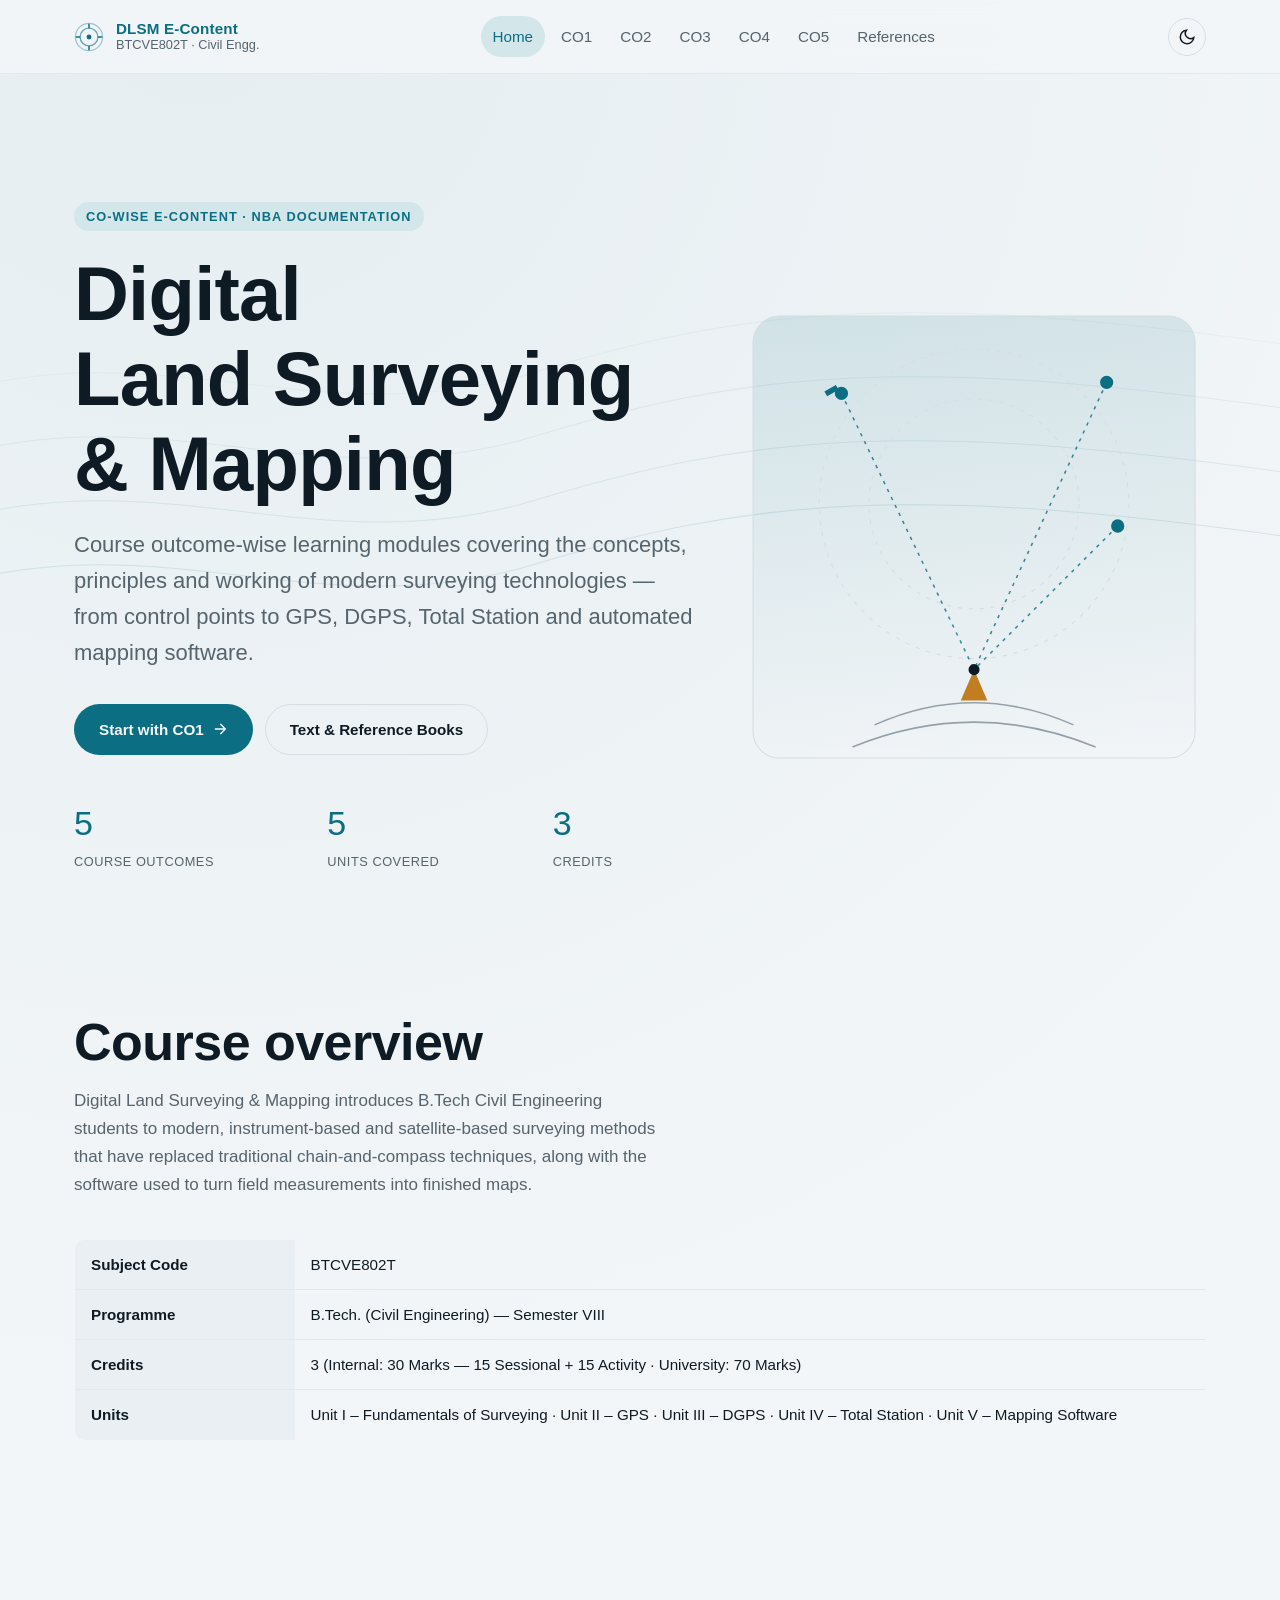
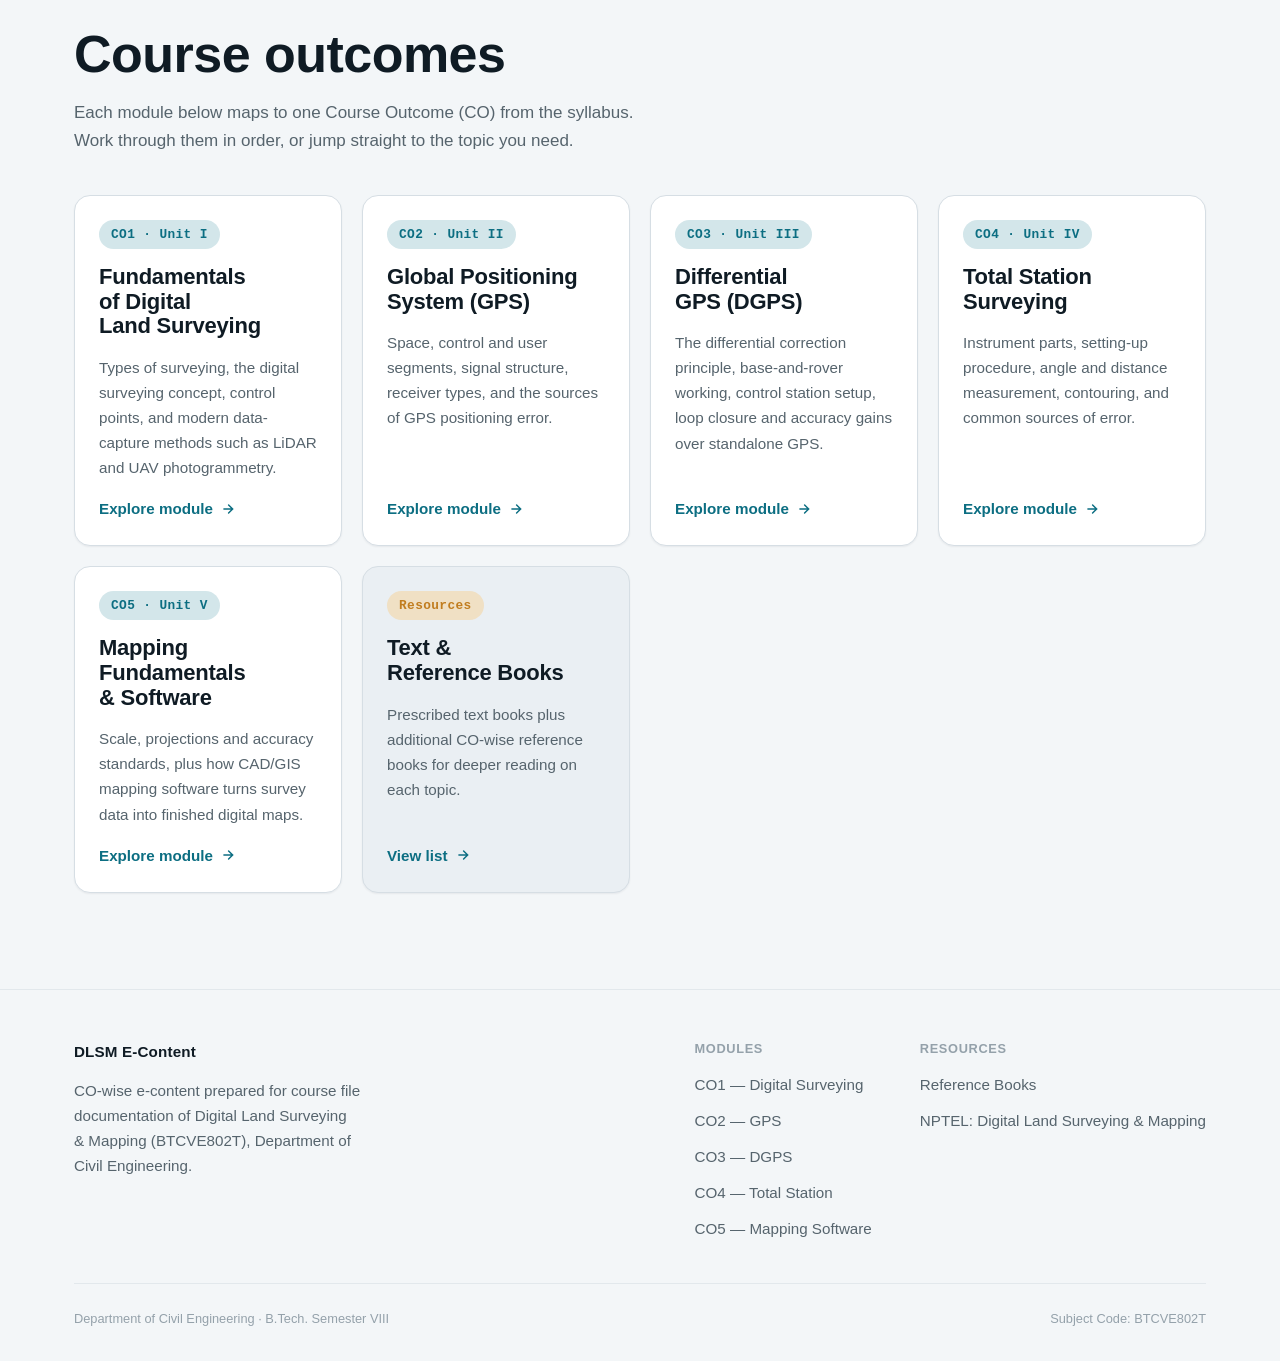
==== index.html @ 046a5138 "Add favicon, README with GitHub Pages instructions, fix TOC/footer bullet lists" ====
<!DOCTYPE html>
<html lang="en">
<head>
<meta charset="UTF-8" />
<meta name="viewport" content="width=device-width, initial-scale=1.0" />
<title>Digital Land Surveying &amp; Mapping — E-Content | BTCVE802T</title>
<meta name="description" content="CO-wise e-content for Digital Land Surveying & Mapping (BTCVE802T): concepts and principles of digital surveying, GPS, DGPS, Total Station and mapping software." />
<meta property="og:title" content="Digital Land Surveying & Mapping — E-Content" />
<meta property="og:description" content="CO-wise learning modules covering digital surveying, GPS, DGPS, Total Station and automated mapping software." />
<meta property="og:type" content="website" />
<link rel="preconnect" href="https://api.fontshare.com" />
<link href="https://api.fontshare.com/v2/css?f[]=cabinet-grotesk@700,500,400&f[]=satoshi@400,500,700&f[]=jetbrains-mono@500&display=swap" rel="stylesheet" />
<link rel="icon" href="favicon.svg" type="image/svg+xml" />
<link rel="stylesheet" href="css/style.css" />
</head>
<body>
<a class="skip-link" href="#main">Skip to content</a>

<header class="site-header" data-site-header>
  <div class="container nav-bar">
    <a class="brand" href="index.html" aria-label="Home">
      <svg class="brand-mark" width="30" height="30" viewBox="0 0 32 32" fill="none" aria-hidden="true">
        <circle cx="16" cy="16" r="14.5" stroke="currentColor" stroke-width="1.4" opacity="0.35"/>
        <circle cx="16" cy="16" r="9.5" stroke="currentColor" stroke-width="1.4" opacity="0.6"/>
        <circle cx="16" cy="16" r="2.6" fill="currentColor"/>
        <path d="M16 2.5V6M16 26v3.5M2.5 16H6M26 16h3.5" stroke="currentColor" stroke-width="1.6" stroke-linecap="round"/>
      </svg>
      <span class="brand-text">
        <span class="brand-title">DLSM E-Content</span>
        <span class="brand-sub">BTCVE802T · Civil Engg.</span>
      </span>
    </a>
    <button class="nav-toggle" data-nav-toggle aria-label="Toggle menu" aria-expanded="false">
      <svg width="20" height="20" viewBox="0 0 24 24" fill="none" stroke="currentColor" stroke-width="2" stroke-linecap="round"><path d="M4 6h16M4 12h16M4 18h16"/></svg>
    </button>
    <ul class="nav-links" data-nav-links>
      <li><a href="index.html" aria-current="page">Home</a></li>
      <li><a href="co1.html">CO1</a></li>
      <li><a href="co2.html">CO2</a></li>
      <li><a href="co3.html">CO3</a></li>
      <li><a href="co4.html">CO4</a></li>
      <li><a href="co5.html">CO5</a></li>
      <li><a href="references.html">References</a></li>
    </ul>
    <div class="nav-right">
      <button class="theme-toggle" data-theme-toggle aria-label="Toggle dark mode"></button>
    </div>
  </div>
</header>

<main id="main">

  <!-- HERO -->
  <section class="hero">
    <svg class="topo-bg" viewBox="0 0 1200 600" preserveAspectRatio="xMidYMid slice" aria-hidden="true">
      <g fill="none" stroke="currentColor" stroke-width="1" opacity="0.5" style="color: var(--color-primary)">
        <path d="M-50 480 C 150 420, 300 520, 500 460 S 850 380, 1250 440" opacity="0.5"/>
        <path d="M-50 420 C 150 360, 300 460, 500 400 S 850 320, 1250 380" opacity="0.4"/>
        <path d="M-50 360 C 150 300, 300 400, 500 340 S 850 260, 1250 320" opacity="0.3"/>
        <path d="M-50 300 C 150 240, 300 340, 500 280 S 850 200, 1250 260" opacity="0.2"/>
      </g>
    </svg>
    <div class="container hero-grid">
      <div>
        <span class="eyebrow">CO-Wise E-Content · NBA Documentation</span>
        <h1>Digital Land&nbsp;Surveying<br/>&amp; Mapping</h1>
        <p class="hero-lede">Course outcome-wise learning modules covering the concepts, principles and working of modern surveying technologies — from control points to GPS, DGPS, Total Station and automated mapping software.</p>
        <div class="hero-actions">
          <a class="btn btn--primary" href="co1.html">Start with CO1
            <svg width="16" height="16" viewBox="0 0 24 24" fill="none" stroke="currentColor" stroke-width="2" stroke-linecap="round"><path d="M5 12h14M13 5l7 7-7 7"/></svg>
          </a>
          <a class="btn btn--ghost" href="references.html">Text &amp; Reference Books</a>
        </div>
        <div class="hero-meta">
          <div class="hero-meta-item"><div class="num">5</div><div class="label">Course Outcomes</div></div>
          <div class="hero-meta-item"><div class="num">5</div><div class="label">Units Covered</div></div>
          <div class="hero-meta-item"><div class="num">3</div><div class="label">Credits</div></div>
        </div>
      </div>
      <div class="hero-visual">
        <svg viewBox="0 0 420 420" role="img" aria-label="Illustration of a satellite signal reaching a survey control point">
          <defs>
            <linearGradient id="skyGrad" x1="0" y1="0" x2="0" y2="1">
              <stop offset="0%" stop-color="var(--color-primary)" stop-opacity="0.12"/>
              <stop offset="100%" stop-color="var(--color-primary)" stop-opacity="0"/>
            </linearGradient>
          </defs>
          <rect x="10" y="10" width="400" height="400" rx="24" fill="url(#skyGrad)" stroke="var(--color-border)"/>
          <!-- orbit rings -->
          <circle cx="210" cy="180" r="140" fill="none" stroke="var(--color-border)" stroke-dasharray="4 6"/>
          <circle cx="210" cy="180" r="95" fill="none" stroke="var(--color-border)" stroke-dasharray="4 6"/>
          <!-- satellites -->
          <g stroke="var(--color-primary)" stroke-width="2" fill="var(--color-primary)">
            <circle cx="90" cy="80" r="5"/>
            <rect x="76" y="76" width="10" height="3" transform="rotate(-30 81 77.5)"/>
            <circle cx="330" cy="70" r="5"/>
            <circle cx="340" cy="200" r="5"/>
          </g>
          <!-- signal lines -->
          <g stroke="var(--color-primary)" stroke-width="1.4" stroke-dasharray="3 5" opacity="0.8">
            <line x1="90" y1="80" x2="210" y2="330"/>
            <line x1="330" y1="70" x2="210" y2="330"/>
            <line x1="340" y1="200" x2="210" y2="330"/>
          </g>
          <!-- ground / control point -->
          <path d="M120 380 Q210 340 300 380" fill="none" stroke="var(--color-text-faint)" stroke-width="1.4"/>
          <path d="M100 400 Q210 355 320 400" fill="none" stroke="var(--color-text-faint)" stroke-width="1.4"/>
          <g>
            <path d="M210 330 L198 358 H222 Z" fill="var(--color-amber)"/>
            <circle cx="210" cy="330" r="5" fill="var(--color-text)"/>
          </g>
        </svg>
      </div>
    </div>
  </section>

  <!-- COURSE OVERVIEW -->
  <section class="section section--tight">
    <div class="container">
      <div class="section-head">
        <h2>Course overview</h2>
        <p>Digital Land Surveying &amp; Mapping introduces B.Tech Civil Engineering students to modern, instrument-based and satellite-based surveying methods that have replaced traditional chain-and-compass techniques, along with the software used to turn field measurements into finished maps.</p>
      </div>
      <table class="data-table">
        <tbody>
          <tr><th style="width:220px">Subject Code</th><td>BTCVE802T</td></tr>
          <tr><th>Programme</th><td>B.Tech. (Civil Engineering) — Semester VIII</td></tr>
          <tr><th>Credits</th><td>3 (Internal: 30 Marks — 15 Sessional + 15 Activity · University: 70 Marks)</td></tr>
          <tr><th>Units</th><td>Unit I – Fundamentals of Surveying · Unit II – GPS · Unit III – DGPS · Unit IV – Total Station · Unit V – Mapping Software</td></tr>
        </tbody>
      </table>
    </div>
  </section>

  <!-- CO GRID -->
  <section class="section">
    <div class="container">
      <div class="section-head">
        <h2>Course outcomes</h2>
        <p>Each module below maps to one Course Outcome (CO) from the syllabus. Work through them in order, or jump straight to the topic you need.</p>
      </div>
      <div class="co-grid">

        <a class="co-card" href="co1.html" style="text-decoration:none">
          <span class="co-badge">CO1 · Unit I</span>
          <h3>Fundamentals of Digital Land Surveying</h3>
          <p>Types of surveying, the digital surveying concept, control points, and modern data-capture methods such as LiDAR and UAV photogrammetry.</p>
          <span class="co-link">Explore module <svg width="14" height="14" viewBox="0 0 24 24" fill="none" stroke="currentColor" stroke-width="2.5" stroke-linecap="round"><path d="M5 12h14M13 5l7 7-7 7"/></svg></span>
        </a>

        <a class="co-card" href="co2.html" style="text-decoration:none">
          <span class="co-badge">CO2 · Unit II</span>
          <h3>Global Positioning System (GPS)</h3>
          <p>Space, control and user segments, signal structure, receiver types, and the sources of GPS positioning error.</p>
          <span class="co-link">Explore module <svg width="14" height="14" viewBox="0 0 24 24" fill="none" stroke="currentColor" stroke-width="2.5" stroke-linecap="round"><path d="M5 12h14M13 5l7 7-7 7"/></svg></span>
        </a>

        <a class="co-card" href="co3.html" style="text-decoration:none">
          <span class="co-badge">CO3 · Unit III</span>
          <h3>Differential GPS (DGPS)</h3>
          <p>The differential correction principle, base-and-rover working, control station setup, loop closure and accuracy gains over standalone GPS.</p>
          <span class="co-link">Explore module <svg width="14" height="14" viewBox="0 0 24 24" fill="none" stroke="currentColor" stroke-width="2.5" stroke-linecap="round"><path d="M5 12h14M13 5l7 7-7 7"/></svg></span>
        </a>

        <a class="co-card" href="co4.html" style="text-decoration:none">
          <span class="co-badge">CO4 · Unit IV</span>
          <h3>Total Station Surveying</h3>
          <p>Instrument parts, setting-up procedure, angle and distance measurement, contouring, and common sources of error.</p>
          <span class="co-link">Explore module <svg width="14" height="14" viewBox="0 0 24 24" fill="none" stroke="currentColor" stroke-width="2.5" stroke-linecap="round"><path d="M5 12h14M13 5l7 7-7 7"/></svg></span>
        </a>

        <a class="co-card" href="co5.html" style="text-decoration:none">
          <span class="co-badge">CO5 · Unit V</span>
          <h3>Mapping Fundamentals &amp; Software</h3>
          <p>Scale, projections and accuracy standards, plus how CAD/GIS mapping software turns survey data into finished digital maps.</p>
          <span class="co-link">Explore module <svg width="14" height="14" viewBox="0 0 24 24" fill="none" stroke="currentColor" stroke-width="2.5" stroke-linecap="round"><path d="M5 12h14M13 5l7 7-7 7"/></svg></span>
        </a>

        <a class="co-card" href="references.html" style="text-decoration:none; background: var(--color-surface-offset);">
          <span class="co-badge" style="background: var(--color-amber-highlight); color: var(--color-amber);">Resources</span>
          <h3>Text &amp; Reference Books</h3>
          <p>Prescribed text books plus additional CO-wise reference books for deeper reading on each topic.</p>
          <span class="co-link">View list <svg width="14" height="14" viewBox="0 0 24 24" fill="none" stroke="currentColor" stroke-width="2.5" stroke-linecap="round"><path d="M5 12h14M13 5l7 7-7 7"/></svg></span>
        </a>

      </div>
    </div>
  </section>

</main>

<footer class="site-footer">
  <div class="container">
    <div class="footer-grid">
      <div class="footer-brand">
        <span class="brand-title" style="font-family: var(--font-display); font-weight:700;">DLSM E-Content</span>
        <p>CO-wise e-content prepared for course file documentation of Digital Land Surveying &amp; Mapping (BTCVE802T), Department of Civil Engineering.</p>
      </div>
      <div class="footer-cols">
        <div class="footer-col">
          <span class="label">Modules</span>
          <ul>
            <li><a href="co1.html">CO1 — Digital Surveying</a></li>
            <li><a href="co2.html">CO2 — GPS</a></li>
            <li><a href="co3.html">CO3 — DGPS</a></li>
            <li><a href="co4.html">CO4 — Total Station</a></li>
            <li><a href="co5.html">CO5 — Mapping Software</a></li>
          </ul>
        </div>
        <div class="footer-col">
          <span class="label">Resources</span>
          <ul>
            <li><a href="references.html">Reference Books</a></li>
            <li><a href="https://archive.nptel.ac.in/courses/105/107/105107158/" target="_blank" rel="noopener">NPTEL: Digital Land Surveying &amp; Mapping</a></li>
          </ul>
        </div>
      </div>
    </div>
    <div class="footer-bottom">
      <span>Department of Civil Engineering · B.Tech. Semester VIII</span>
      <span>Subject Code: BTCVE802T</span>
    </div>
  </div>
</footer>

<script src="js/script.js"></script>
</body>
</html>
---- css/style.css ----
/* =========================================================
   Digital Land Surveying & Mapping — E-Content
   Design system + base styles
   ========================================================= */

/* ---------- Design tokens ---------- */
:root, [data-theme='light'] {
  /* Surfaces */
  --color-bg: #f3f6f8;
  --color-surface: #ffffff;
  --color-surface-2: #f8fafb;
  --color-surface-offset: #eaeff3;
  --color-surface-offset-2: #dde5ea;
  --color-border: #d6dee4;
  --color-divider: #e2e8ec;

  /* Text */
  --color-text: #0f1b24;
  --color-text-muted: #56646d;
  --color-text-faint: #94a1aa;
  --color-text-inverse: #f6f9fb;

  /* Primary accent — signal teal */
  --color-primary: #0c6e82;
  --color-primary-hover: #095566;
  --color-primary-active: #073e4b;
  --color-primary-highlight: #d3e6ea;

  /* Secondary accent — survey amber (sparingly, badges/highlights only) */
  --color-amber: #c17d1f;
  --color-amber-highlight: #f0e0c4;

  --color-success: #3f7d3a;
  --color-success-highlight: #d8e8d5;

  --radius-sm: 0.375rem;
  --radius-md: 0.625rem;
  --radius-lg: 1rem;
  --radius-xl: 1.5rem;
  --radius-full: 9999px;

  --transition-interactive: 180ms cubic-bezier(0.16, 1, 0.3, 1);

  --shadow-sm: 0 1px 2px oklch(0.2 0.02 220 / 0.06);
  --shadow-md: 0 6px 20px oklch(0.2 0.02 220 / 0.08);
  --shadow-lg: 0 16px 40px oklch(0.2 0.02 220 / 0.14);

  --content-narrow: 640px;
  --content-default: 960px;
  --content-wide: 1180px;

  --font-display: 'Cabinet Grotesk', 'Segoe UI', sans-serif;
  --font-body: 'Satoshi', 'Segoe UI', sans-serif;
  --font-mono: 'JetBrains Mono', 'Courier New', monospace;
}

[data-theme='dark'] {
  --color-bg: #0c1418;
  --color-surface: #101b20;
  --color-surface-2: #142129;
  --color-surface-offset: #17242b;
  --color-surface-offset-2: #1d2c34;
  --color-border: #26363e;
  --color-divider: #1c2b32;

  --color-text: #dce6ea;
  --color-text-muted: #8fa0a8;
  --color-text-faint: #5d6e76;
  --color-text-inverse: #0c1418;

  --color-primary: #4fb2c4;
  --color-primary-hover: #6fc4d3;
  --color-primary-active: #8bd1de;
  --color-primary-highlight: #17333a;

  --color-amber: #e0a545;
  --color-amber-highlight: #3a2f1c;

  --color-success: #7fbf78;
  --color-success-highlight: #1f3220;

  --shadow-sm: 0 1px 2px oklch(0 0 0 / 0.3);
  --shadow-md: 0 6px 20px oklch(0 0 0 / 0.35);
  --shadow-lg: 0 16px 40px oklch(0 0 0 / 0.45);
}

/* ---------- Type scale ---------- */
:root {
  --text-xs: clamp(0.75rem, 0.7rem + 0.25vw, 0.8rem);
  --text-sm: clamp(0.875rem, 0.83rem + 0.2vw, 0.95rem);
  --text-base: clamp(1rem, 0.96rem + 0.2vw, 1.0625rem);
  --text-lg: clamp(1.125rem, 1.02rem + 0.5vw, 1.375rem);
  --text-xl: clamp(1.5rem, 1.25rem + 1.1vw, 2.125rem);
  --text-2xl: clamp(2rem, 1.4rem + 2.4vw, 3.25rem);
  --text-hero: clamp(2.5rem, 1.2rem + 4.5vw, 4.75rem);

  --space-1: 0.25rem;
  --space-2: 0.5rem;
  --space-3: 0.75rem;
  --space-4: 1rem;
  --space-5: 1.25rem;
  --space-6: 1.5rem;
  --space-8: 2rem;
  --space-10: 2.5rem;
  --space-12: 3rem;
  --space-16: 4rem;
  --space-20: 5rem;
  --space-24: 6rem;
  --space-32: 8rem;
}

/* ---------- Base ---------- */
*, *::before, *::after { box-sizing: border-box; margin: 0; padding: 0; }

html {
  -webkit-text-size-adjust: none;
  text-size-adjust: none;
  -webkit-font-smoothing: antialiased;
  -moz-osx-font-smoothing: grayscale;
  scroll-behavior: smooth;
  scroll-padding-top: 88px;
}

body {
  min-height: 100dvh;
  line-height: 1.65;
  font-family: var(--font-body);
  font-size: var(--text-base);
  color: var(--color-text);
  background-color: var(--color-bg);
  background-image:
    radial-gradient(circle at 15% 0%, oklch(from var(--color-primary) l c h / 0.06), transparent 45%);
}

img, svg, picture, video, canvas { display: block; max-width: 100%; height: auto; }
ul[role='list'], ol[role='list'] { list-style: none; }
input, button, textarea, select { font: inherit; color: inherit; }

h1, h2, h3, h4 { font-family: var(--font-display); text-wrap: balance; line-height: 1.12; letter-spacing: -0.01em; color: var(--color-text); }
p, li, figcaption { text-wrap: pretty; }

a { color: var(--color-primary); text-decoration: none; }
a:hover { color: var(--color-primary-hover); }

::selection { background: oklch(from var(--color-primary) l c h / 0.25); color: var(--color-text); }
:focus-visible { outline: 2px solid var(--color-primary); outline-offset: 3px; border-radius: var(--radius-sm); }

@media (prefers-reduced-motion: reduce) {
  *, *::before, *::after {
    animation-duration: 0.01ms !important;
    animation-iteration-count: 1 !important;
    transition-duration: 0.01ms !important;
    scroll-behavior: auto !important;
  }
}

button { cursor: pointer; background: none; border: none; }
table { border-collapse: collapse; width: 100%; }

a, button, [role='button'] {
  transition: color var(--transition-interactive), background var(--transition-interactive),
    border-color var(--transition-interactive), box-shadow var(--transition-interactive), transform var(--transition-interactive);
}

.sr-only {
  position: absolute; width: 1px; height: 1px; padding: 0; margin: -1px;
  overflow: hidden; clip: rect(0,0,0,0); white-space: nowrap; border-width: 0;
}

.container {
  width: 100%;
  max-width: var(--content-wide);
  margin-inline: auto;
  padding-inline: var(--space-6);
}
.container--narrow { max-width: var(--content-narrow); }
.container--default { max-width: var(--content-default); }

.section { padding-block: clamp(var(--space-12), 8vw, var(--space-24)); }
.section--tight { padding-block: clamp(var(--space-8), 5vw, var(--space-16)); }

/* ---------- Header ---------- */
.site-header {
  position: sticky; top: 0; z-index: 50;
  background: oklch(from var(--color-bg) l c h / 0.86);
  backdrop-filter: blur(14px);
  border-bottom: 1px solid var(--color-divider);
  transition: transform 0.3s cubic-bezier(0.16,1,0.3,1), box-shadow 0.3s cubic-bezier(0.16,1,0.3,1);
}
.site-header--hidden { transform: translateY(-100%); }
.site-header--scrolled { box-shadow: var(--shadow-sm); }

.nav-bar {
  display: flex; align-items: center; justify-content: space-between;
  gap: var(--space-4);
  padding-block: var(--space-4);
}

.brand { display: flex; align-items: center; gap: var(--space-3); }
.brand-mark { color: var(--color-primary); flex-shrink: 0; }
.brand-text { display: flex; flex-direction: column; line-height: 1.15; }
.brand-title { font-family: var(--font-display); font-size: var(--text-sm); font-weight: 700; letter-spacing: 0.01em; }
.brand-sub { font-size: var(--text-xs); color: var(--color-text-muted); }

.nav-links {
  display: flex; align-items: center; gap: var(--space-1);
  list-style: none;
}
.nav-links a {
  display: inline-flex; align-items: center;
  padding: var(--space-2) var(--space-3);
  border-radius: var(--radius-full);
  font-size: var(--text-sm); font-weight: 500;
  color: var(--color-text-muted);
}
.nav-links a:hover { color: var(--color-text); background: var(--color-surface-offset); }
.nav-links a[aria-current='page'] { color: var(--color-primary); background: var(--color-primary-highlight); }

.nav-toggle {
  display: none;
  width: 40px; height: 40px; border-radius: var(--radius-md);
  align-items: center; justify-content: center;
  border: 1px solid var(--color-border);
  color: var(--color-text);
}

.theme-toggle {
  width: 38px; height: 38px; border-radius: var(--radius-full);
  border: 1px solid var(--color-border);
  display: inline-flex; align-items: center; justify-content: center;
  color: var(--color-text);
  flex-shrink: 0;
}
.theme-toggle:hover { background: var(--color-surface-offset); border-color: var(--color-text-faint); }

.nav-right { display: flex; align-items: center; gap: var(--space-2); }

@media (max-width: 860px) {
  .nav-links {
    position: fixed; inset: 68px var(--space-4) auto var(--space-4);
    flex-direction: column; align-items: stretch;
    background: var(--color-surface); border: 1px solid var(--color-border);
    border-radius: var(--radius-lg); box-shadow: var(--shadow-lg);
    padding: var(--space-3);
    transform: translateY(-12px); opacity: 0; pointer-events: none;
    transition: transform var(--transition-interactive), opacity var(--transition-interactive);
  }
  .nav-links.is-open { transform: translateY(0); opacity: 1; pointer-events: auto; }
  .nav-links a { padding: var(--space-3); border-radius: var(--radius-md); }
  .nav-toggle { display: inline-flex; }
}

/* ---------- Buttons ---------- */
.btn {
  display: inline-flex; align-items: center; gap: var(--space-2);
  padding: var(--space-3) var(--space-6);
  border-radius: var(--radius-full);
  font-size: var(--text-sm); font-weight: 600;
  border: 1px solid transparent;
}
.btn--primary { background: var(--color-primary); color: var(--color-text-inverse); }
.btn--primary:hover { background: var(--color-primary-hover); color: var(--color-text-inverse); }
.btn--ghost { border-color: var(--color-border); color: var(--color-text); }
.btn--ghost:hover { background: var(--color-surface-offset); color: var(--color-text); }

/* ---------- Hero ---------- */
.hero {
  position: relative;
  overflow: hidden;
  padding-block: clamp(var(--space-16), 10vw, var(--space-32)) clamp(var(--space-12), 6vw, var(--space-20));
}
.hero-grid {
  display: grid; gap: var(--space-10);
  grid-template-columns: 1.15fr 0.85fr;
  align-items: center;
}
@media (max-width: 900px) { .hero-grid { grid-template-columns: 1fr; } }

.eyebrow {
  display: inline-flex; align-items: center; gap: var(--space-2);
  font-size: var(--text-xs); font-weight: 700; letter-spacing: 0.08em; text-transform: uppercase;
  color: var(--color-primary);
  padding: var(--space-1) var(--space-3);
  background: var(--color-primary-highlight);
  border-radius: var(--radius-full);
  margin-bottom: var(--space-5);
}

.hero h1 { font-size: var(--text-hero); margin-bottom: var(--space-5); }
.hero-lede { font-size: var(--text-lg); color: var(--color-text-muted); max-width: 56ch; margin-bottom: var(--space-8); }
.hero-actions { display: flex; gap: var(--space-3); flex-wrap: wrap; margin-bottom: var(--space-10); }

.hero-meta {
  display: grid; grid-template-columns: repeat(3, auto);
  gap: var(--space-6);
}
@media (max-width: 560px) { .hero-meta { grid-template-columns: 1fr 1fr; } }
.hero-meta-item .num { font-family: var(--font-display); font-size: var(--text-xl); color: var(--color-primary); }
.hero-meta-item .label { font-size: var(--text-xs); color: var(--color-text-muted); text-transform: uppercase; letter-spacing: 0.04em; }

.hero-visual { position: relative; }

/* ---------- Contour / topo decorative pattern ---------- */
.topo-bg {
  position: absolute; inset: 0; z-index: -1;
  opacity: 0.5; pointer-events: none;
}
[data-theme='dark'] .topo-bg { opacity: 0.3; }

/* ---------- Section headings ---------- */
.section-head { max-width: 62ch; margin-bottom: var(--space-10); }
.section-head h2 { font-size: var(--text-2xl); margin-bottom: var(--space-4); }
.section-head p { color: var(--color-text-muted); font-size: var(--text-base); }

/* ---------- CO Cards ---------- */
.co-grid { display: grid; grid-template-columns: repeat(auto-fit, minmax(260px, 1fr)); gap: var(--space-5); }

.co-card {
  position: relative;
  display: flex; flex-direction: column; gap: var(--space-4);
  padding: var(--space-6);
  background: var(--color-surface);
  border: 1px solid var(--color-border);
  border-radius: var(--radius-lg);
  box-shadow: var(--shadow-sm);
  transition: transform var(--transition-interactive), box-shadow var(--transition-interactive), border-color var(--transition-interactive);
}
.co-card:hover { transform: translateY(-4px); box-shadow: var(--shadow-md); border-color: var(--color-primary); }

.co-badge {
  display: inline-flex; align-items: center; justify-content: center;
  width: fit-content;
  padding: var(--space-1) var(--space-3);
  border-radius: var(--radius-full);
  background: var(--color-primary-highlight); color: var(--color-primary);
  font-family: var(--font-mono); font-size: var(--text-xs); font-weight: 700; letter-spacing: 0.03em;
}
.co-card h3 { font-size: var(--text-lg); }
.co-card p { color: var(--color-text-muted); font-size: var(--text-sm); }
.co-card .co-unit { font-size: var(--text-xs); color: var(--color-text-faint); text-transform: uppercase; letter-spacing: 0.04em; }
.co-card .co-link { display: inline-flex; align-items: center; gap: var(--space-2); font-size: var(--text-sm); font-weight: 600; margin-top: auto; }
.co-card .co-link svg { transition: transform var(--transition-interactive); }
.co-card:hover .co-link svg { transform: translateX(3px); }

/* ---------- Content blocks (CO pages) ---------- */
.co-hero {
  padding-block: clamp(var(--space-12), 7vw, var(--space-20)) var(--space-10);
  border-bottom: 1px solid var(--color-divider);
}
.co-hero-top { display: flex; align-items: center; gap: var(--space-4); margin-bottom: var(--space-5); flex-wrap: wrap; }
.co-hero h1 { font-size: var(--text-2xl); margin-bottom: var(--space-4); max-width: 26ch; }
.co-hero .unit-tag {
  font-size: var(--text-xs); font-weight: 600; text-transform: uppercase; letter-spacing: 0.05em;
  color: var(--color-text-muted);
}

.outcome-box {
  background: var(--color-surface);
  border: 1px solid var(--color-border);
  border-left: 4px solid var(--color-primary);
  border-radius: var(--radius-md);
  padding: var(--space-5) var(--space-6);
  margin-top: var(--space-6);
}
.outcome-box .label { font-size: var(--text-xs); font-weight: 700; text-transform: uppercase; letter-spacing: 0.05em; color: var(--color-primary); margin-bottom: var(--space-2); display: block; }
.outcome-box p { font-size: var(--text-base); font-weight: 500; }

.content-grid {
  display: grid; grid-template-columns: minmax(0,1fr) 280px; gap: var(--space-12);
  align-items: start;
}
@media (max-width: 900px) { .content-grid { grid-template-columns: 1fr; } }

.toc {
  position: sticky; top: 104px;
  border: 1px solid var(--color-border);
  border-radius: var(--radius-lg);
  padding: var(--space-5);
  background: var(--color-surface);
}
.toc .label { font-size: var(--text-xs); font-weight: 700; text-transform: uppercase; letter-spacing: 0.05em; color: var(--color-text-faint); margin-bottom: var(--space-3); display: block; }
.toc ul { display: flex; flex-direction: column; gap: var(--space-1); list-style: none; }
.toc a { display: block; padding: var(--space-2) var(--space-3); border-radius: var(--radius-md); font-size: var(--text-sm); color: var(--color-text-muted); }
.toc a:hover { background: var(--color-surface-offset); color: var(--color-text); }
.toc a.is-active { background: var(--color-primary-highlight); color: var(--color-primary); font-weight: 600; }
@media (max-width: 900px) { .toc { position: static; } }

.prose { max-width: 74ch; }
.prose h2 { font-size: var(--text-xl); margin-top: var(--space-16); margin-bottom: var(--space-4); scroll-margin-top: 100px; }
.prose h2:first-child { margin-top: 0; }
.prose h3 { font-size: var(--text-lg); margin-top: var(--space-8); margin-bottom: var(--space-3); }
.prose p { margin-bottom: var(--space-4); color: var(--color-text); }
.prose ul, .prose ol { margin: var(--space-4) 0 var(--space-5) var(--space-5); display: flex; flex-direction: column; gap: var(--space-2); }
.prose ul { list-style: disc; }
.prose ol { list-style: decimal; }
.prose li::marker { color: var(--color-primary); }
.prose figure { margin: var(--space-8) 0; }
.prose figcaption { font-size: var(--text-xs); color: var(--color-text-faint); text-align: center; margin-top: var(--space-3); }

.diagram-card {
  background: var(--color-surface);
  border: 1px solid var(--color-border);
  border-radius: var(--radius-lg);
  padding: var(--space-6);
}

.callout {
  display: flex; gap: var(--space-4);
  background: var(--color-surface-offset);
  border: 1px solid var(--color-border);
  border-radius: var(--radius-lg);
  padding: var(--space-5);
  margin: var(--space-8) 0;
}
.callout .icon { color: var(--color-amber); flex-shrink: 0; }
.callout strong { display: block; margin-bottom: var(--space-1); font-size: var(--text-sm); }
.callout p { font-size: var(--text-sm); color: var(--color-text-muted); margin: 0; }

.co-grid, .error-grid { list-style: none; }
.error-grid { display: grid; grid-template-columns: repeat(auto-fit, minmax(200px,1fr)); gap: var(--space-4); margin: var(--space-6) 0; }
.error-item {
  background: var(--color-surface); border: 1px solid var(--color-border);
  border-radius: var(--radius-md); padding: var(--space-4);
}
.error-item .tag { font-family: var(--font-mono); font-size: var(--text-xs); color: var(--color-primary); font-weight: 700; }
.error-item p { font-size: var(--text-sm); color: var(--color-text-muted); margin-top: var(--space-1); }

table.data-table { margin: var(--space-6) 0; font-size: var(--text-sm); border: 1px solid var(--color-border); border-radius: var(--radius-md); overflow: hidden; }
table.data-table th, table.data-table td { padding: var(--space-3) var(--space-4); border-bottom: 1px solid var(--color-divider); text-align: left; }
table.data-table th { background: var(--color-surface-offset); font-family: var(--font-display); font-weight: 600; }
table.data-table tr:last-child td { border-bottom: none; }

.further-reading { margin-top: var(--space-16); border-top: 1px solid var(--color-divider); padding-top: var(--space-8); }
.further-reading h2 { font-size: var(--text-lg); margin-bottom: var(--space-4); }
.further-reading ul { display: flex; flex-direction: column; gap: var(--space-3); list-style: none; }
.further-reading li { font-size: var(--text-sm); }
.further-reading a { font-weight: 600; }
.further-reading .src { color: var(--color-text-faint); font-size: var(--text-xs); }

.co-pager {
  display: flex; justify-content: space-between; align-items: center; gap: var(--space-4);
  border-top: 1px solid var(--color-divider);
  padding-block: var(--space-8);
  flex-wrap: wrap;
}
.pager-link { display: flex; flex-direction: column; gap: var(--space-1); max-width: 40%; }
.pager-link.next { align-items: flex-end; text-align: right; margin-left: auto; }
.pager-link .dir { font-size: var(--text-xs); color: var(--color-text-faint); text-transform: uppercase; letter-spacing: 0.05em; }
.pager-link .title { font-weight: 600; font-size: var(--text-sm); }

/* ---------- References page ---------- */
.ref-table-wrap { overflow-x: auto; }

/* ---------- Footer ---------- */
.site-footer { border-top: 1px solid var(--color-divider); padding-block: var(--space-12) var(--space-8); }
.footer-grid { display: flex; justify-content: space-between; gap: var(--space-8); flex-wrap: wrap; }
.footer-brand p { color: var(--color-text-muted); font-size: var(--text-sm); max-width: 40ch; margin-top: var(--space-3); }
.footer-cols { display: flex; gap: var(--space-12); flex-wrap: wrap; }
.footer-col .label { font-size: var(--text-xs); font-weight: 700; text-transform: uppercase; letter-spacing: 0.05em; color: var(--color-text-faint); margin-bottom: var(--space-3); display: block; }
.footer-col ul { display: flex; flex-direction: column; gap: var(--space-2); list-style: none; }
.footer-col a { font-size: var(--text-sm); color: var(--color-text-muted); }
.footer-col a:hover { color: var(--color-primary); }
.footer-bottom { margin-top: var(--space-10); padding-top: var(--space-6); border-top: 1px solid var(--color-divider); font-size: var(--text-xs); color: var(--color-text-faint); display: flex; justify-content: space-between; flex-wrap: wrap; gap: var(--space-2); }

/* ---------- Skip link ---------- */
.skip-link {
  position: absolute; left: -9999px; top: 0; z-index: 100;
  background: var(--color-primary); color: var(--color-text-inverse);
  padding: var(--space-3) var(--space-5); border-radius: var(--radius-md);
}
.skip-link:focus { left: var(--space-4); top: var(--space-4); }
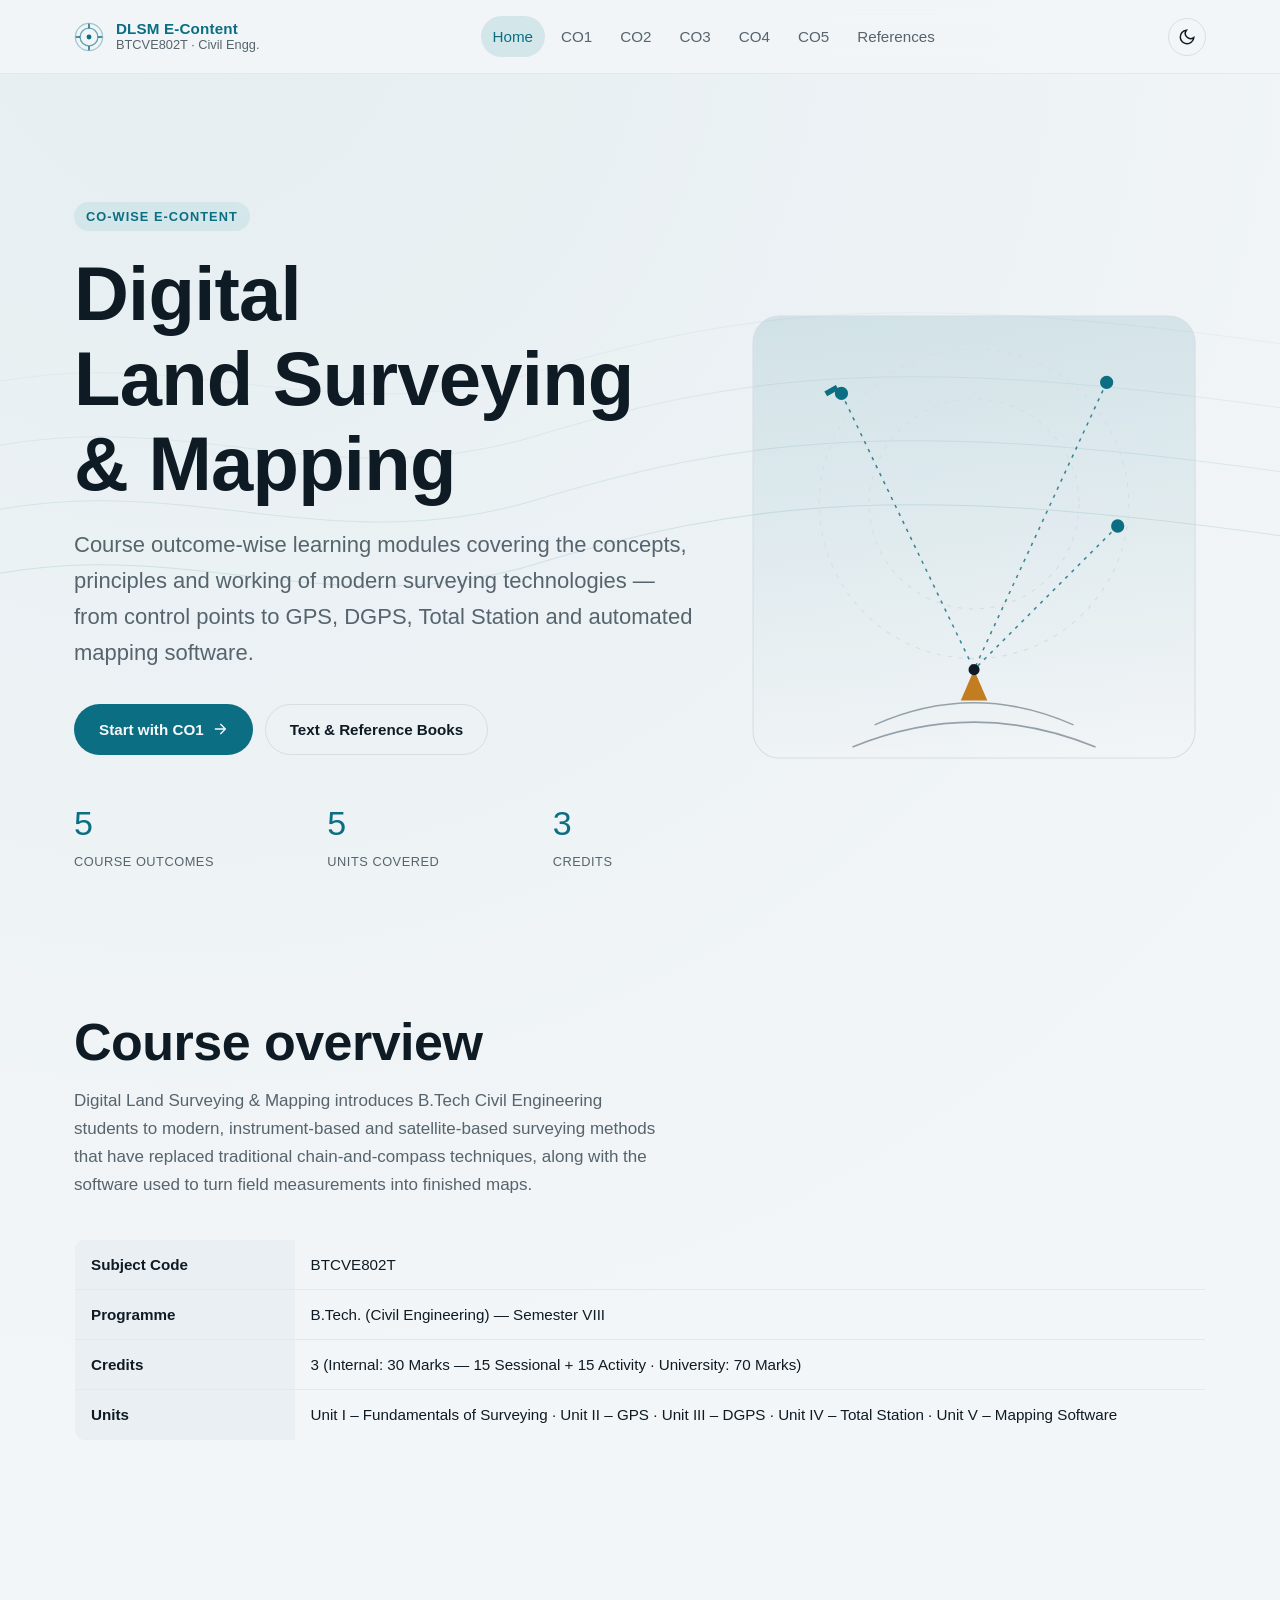
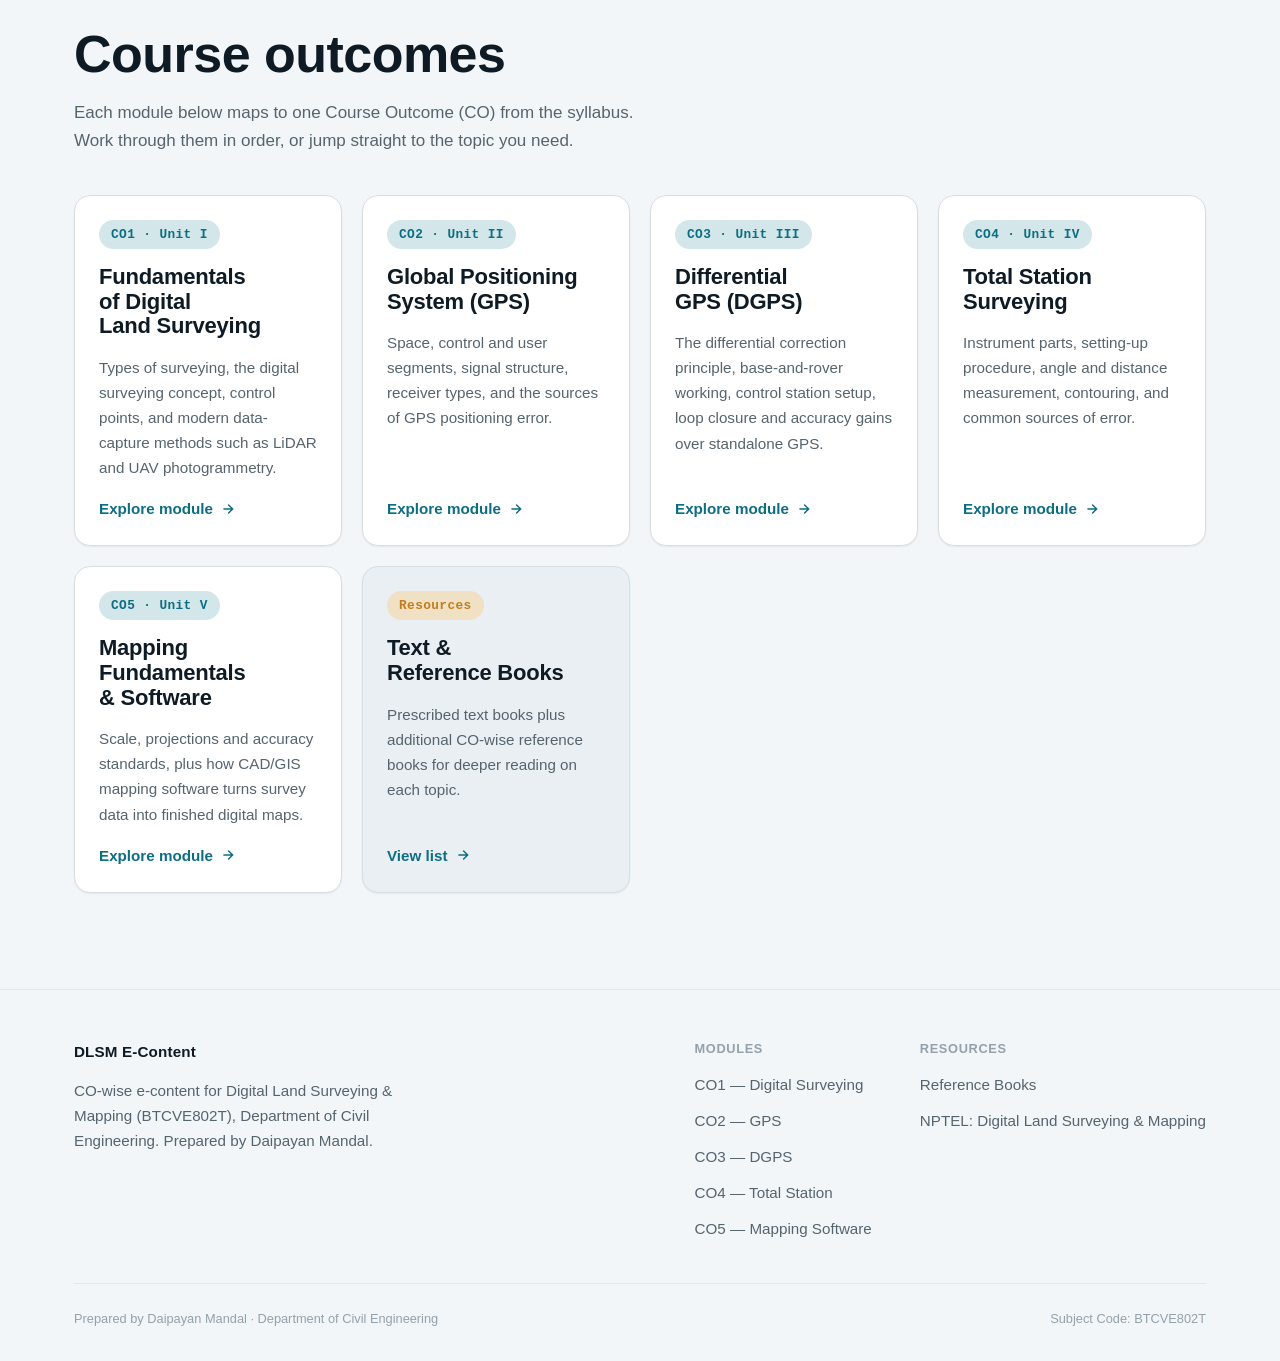
==== commit 343cd180: "Add author credit, remove NBA tag, add instructional diagrams to CO1-CO5" ====
--- a/index.html
+++ b/index.html
@@ -62,7 +62,7 @@
     </svg>
     <div class="container hero-grid">
       <div>
-        <span class="eyebrow">CO-Wise E-Content · NBA Documentation</span>
+        <span class="eyebrow">CO-Wise E-Content</span>
         <h1>Digital Land&nbsp;Surveying<br/>&amp; Mapping</h1>
         <p class="hero-lede">Course outcome-wise learning modules covering the concepts, principles and working of modern surveying technologies — from control points to GPS, DGPS, Total Station and automated mapping software.</p>
         <div class="hero-actions">
@@ -194,7 +194,7 @@
     <div class="footer-grid">
       <div class="footer-brand">
         <span class="brand-title" style="font-family: var(--font-display); font-weight:700;">DLSM E-Content</span>
-        <p>CO-wise e-content prepared for course file documentation of Digital Land Surveying &amp; Mapping (BTCVE802T), Department of Civil Engineering.</p>
+        <p>CO-wise e-content for Digital Land Surveying &amp; Mapping (BTCVE802T), Department of Civil Engineering. Prepared by Daipayan Mandal.</p>
       </div>
       <div class="footer-cols">
         <div class="footer-col">
@@ -217,7 +217,7 @@
       </div>
     </div>
     <div class="footer-bottom">
-      <span>Department of Civil Engineering · B.Tech. Semester VIII</span>
+      <span>Prepared by Daipayan Mandal · Department of Civil Engineering</span>
       <span>Subject Code: BTCVE802T</span>
     </div>
   </div>
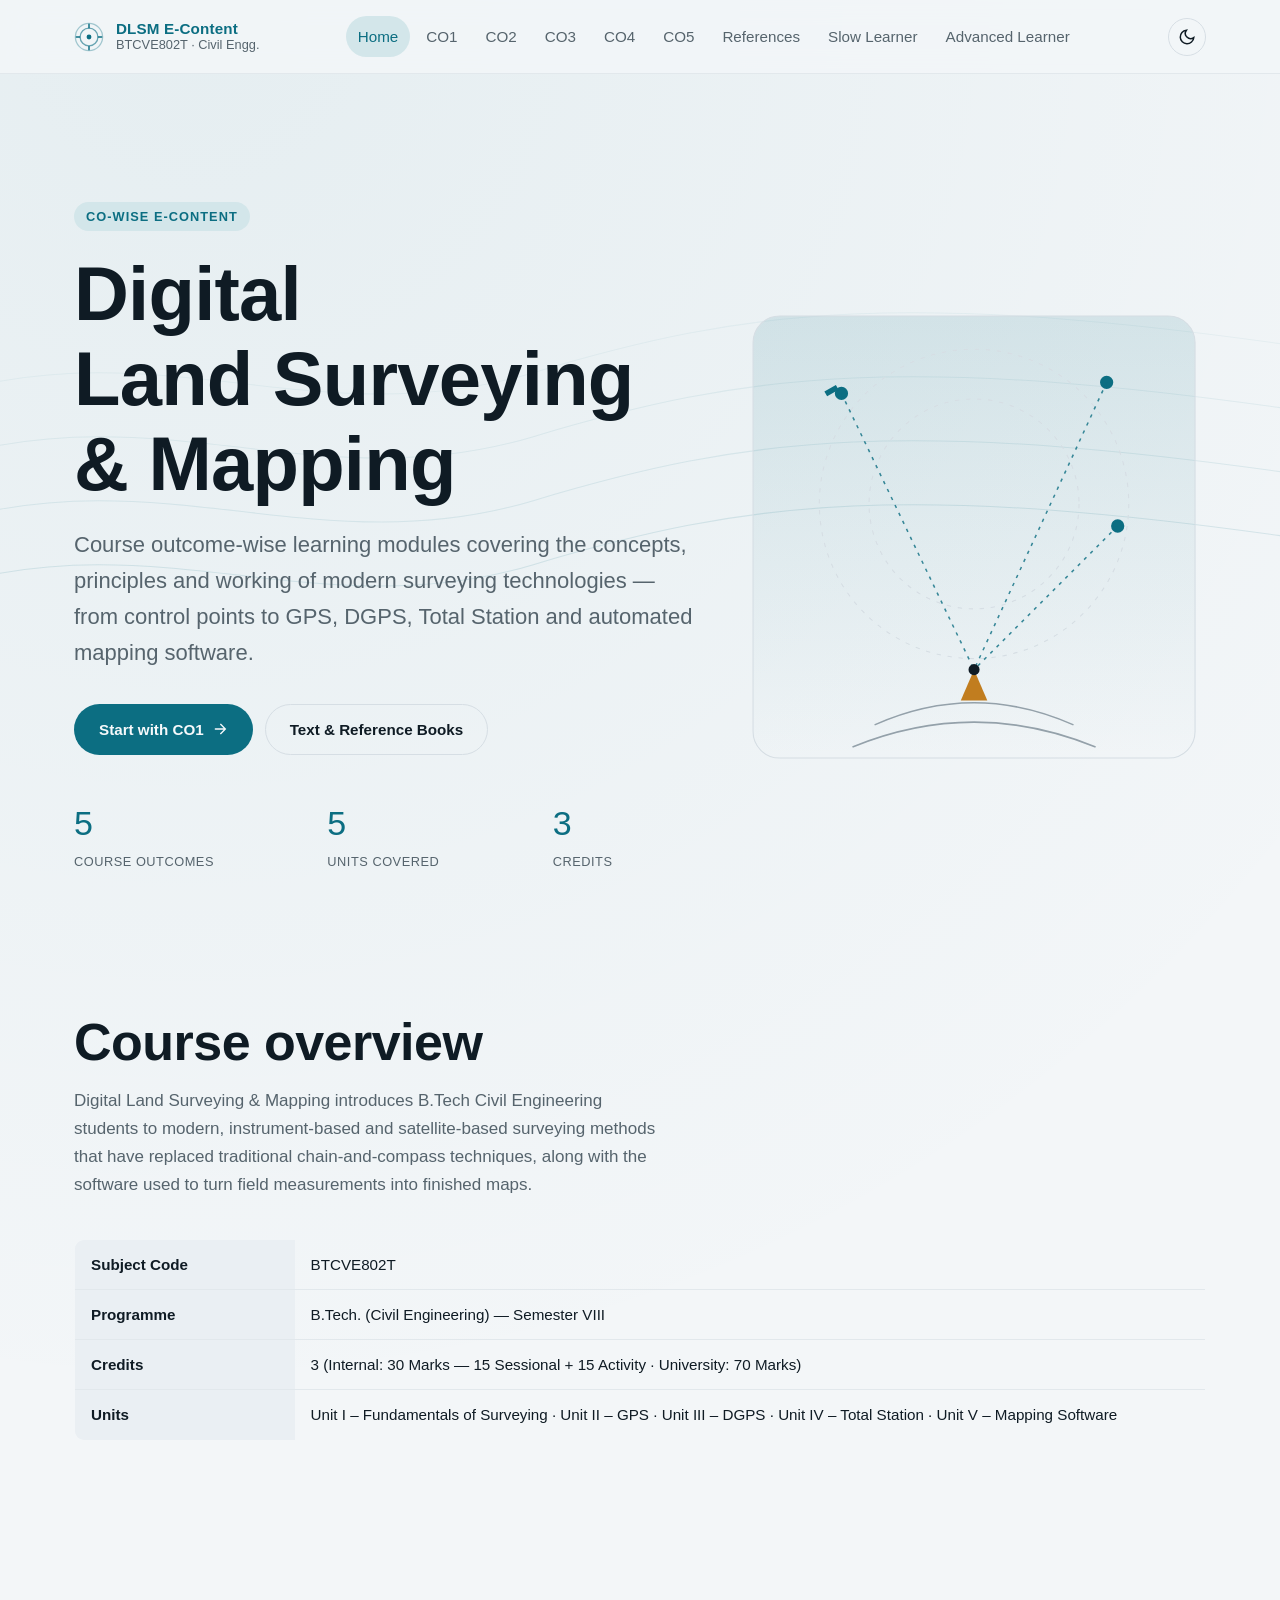
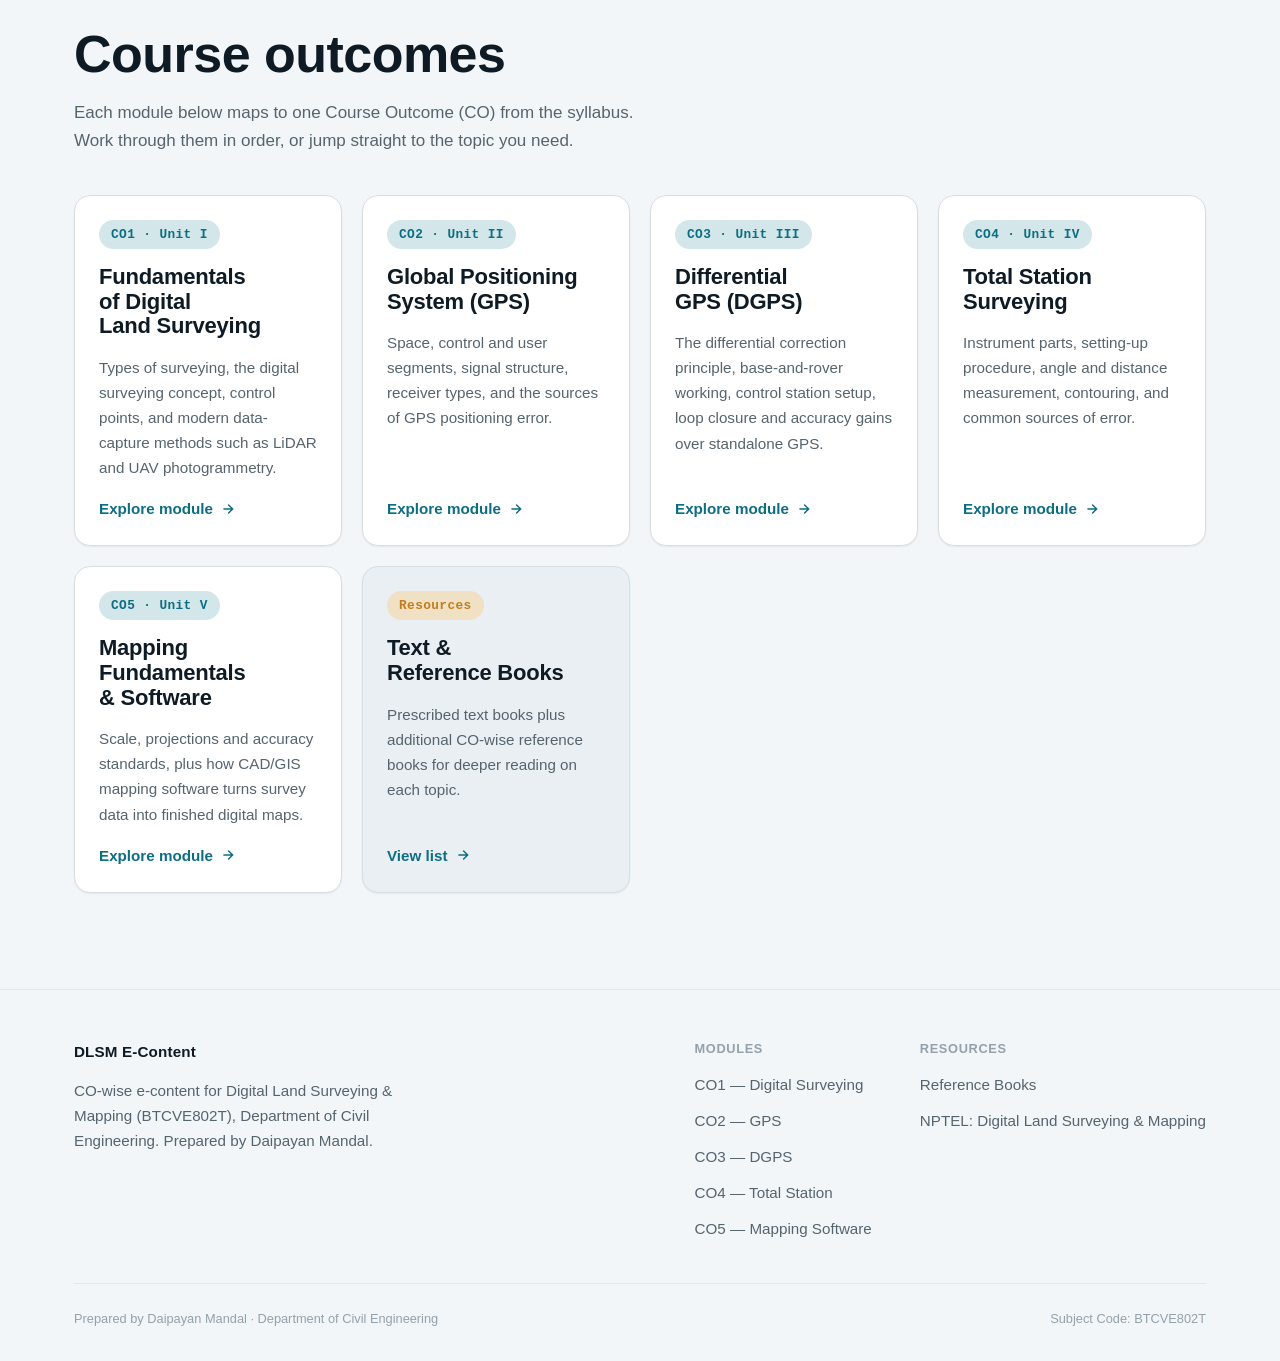
==== commit 34d17dd8: "Add Slow Learner and Advanced Learner e-content pages - New slow-learner.html: simplified, guided re" ====
--- a/index.html
+++ b/index.html
@@ -41,6 +41,8 @@
       <li><a href="co4.html">CO4</a></li>
       <li><a href="co5.html">CO5</a></li>
       <li><a href="references.html">References</a></li>
+      <li><a href="slow-learner.html">Slow Learner</a></li>
+      <li><a href="advanced-learner.html">Advanced Learner</a></li>
     </ul>
     <div class="nav-right">
       <button class="theme-toggle" data-theme-toggle aria-label="Toggle dark mode"></button>
--- a/css/style.css
+++ b/css/style.css
@@ -364,6 +364,26 @@
 }
 .outcome-box .label { font-size: var(--text-xs); font-weight: 700; text-transform: uppercase; letter-spacing: 0.05em; color: var(--color-primary); margin-bottom: var(--space-2); display: block; }
 .outcome-box p { font-size: var(--text-base); font-weight: 500; }
+.outcome-box--amber { border-left-color: var(--color-amber); }
+.outcome-box--amber .label { color: var(--color-amber); }
+
+.co-badge--amber { background: var(--color-amber-highlight); color: var(--color-amber); }
+
+/* ---------- Learner-track subsection headers ---------- */
+.track-heading {
+  display: flex; align-items: center; gap: var(--space-3); flex-wrap: wrap;
+  margin-top: var(--space-16); margin-bottom: var(--space-4); scroll-margin-top: 100px;
+}
+.track-heading:first-child { margin-top: 0; }
+.track-heading h2 { margin: 0; font-size: var(--text-xl); }
+.track-heading .co-badge { flex-shrink: 0; }
+
+.step-block { margin-bottom: var(--space-6); }
+.step-block .step-label {
+  font-family: var(--font-mono); font-size: var(--text-xs); font-weight: 700;
+  text-transform: uppercase; letter-spacing: 0.04em; color: var(--color-text-faint);
+  display: block; margin-bottom: var(--space-2);
+}
 
 .content-grid {
   display: grid; grid-template-columns: minmax(0,1fr) 280px; gap: var(--space-12);
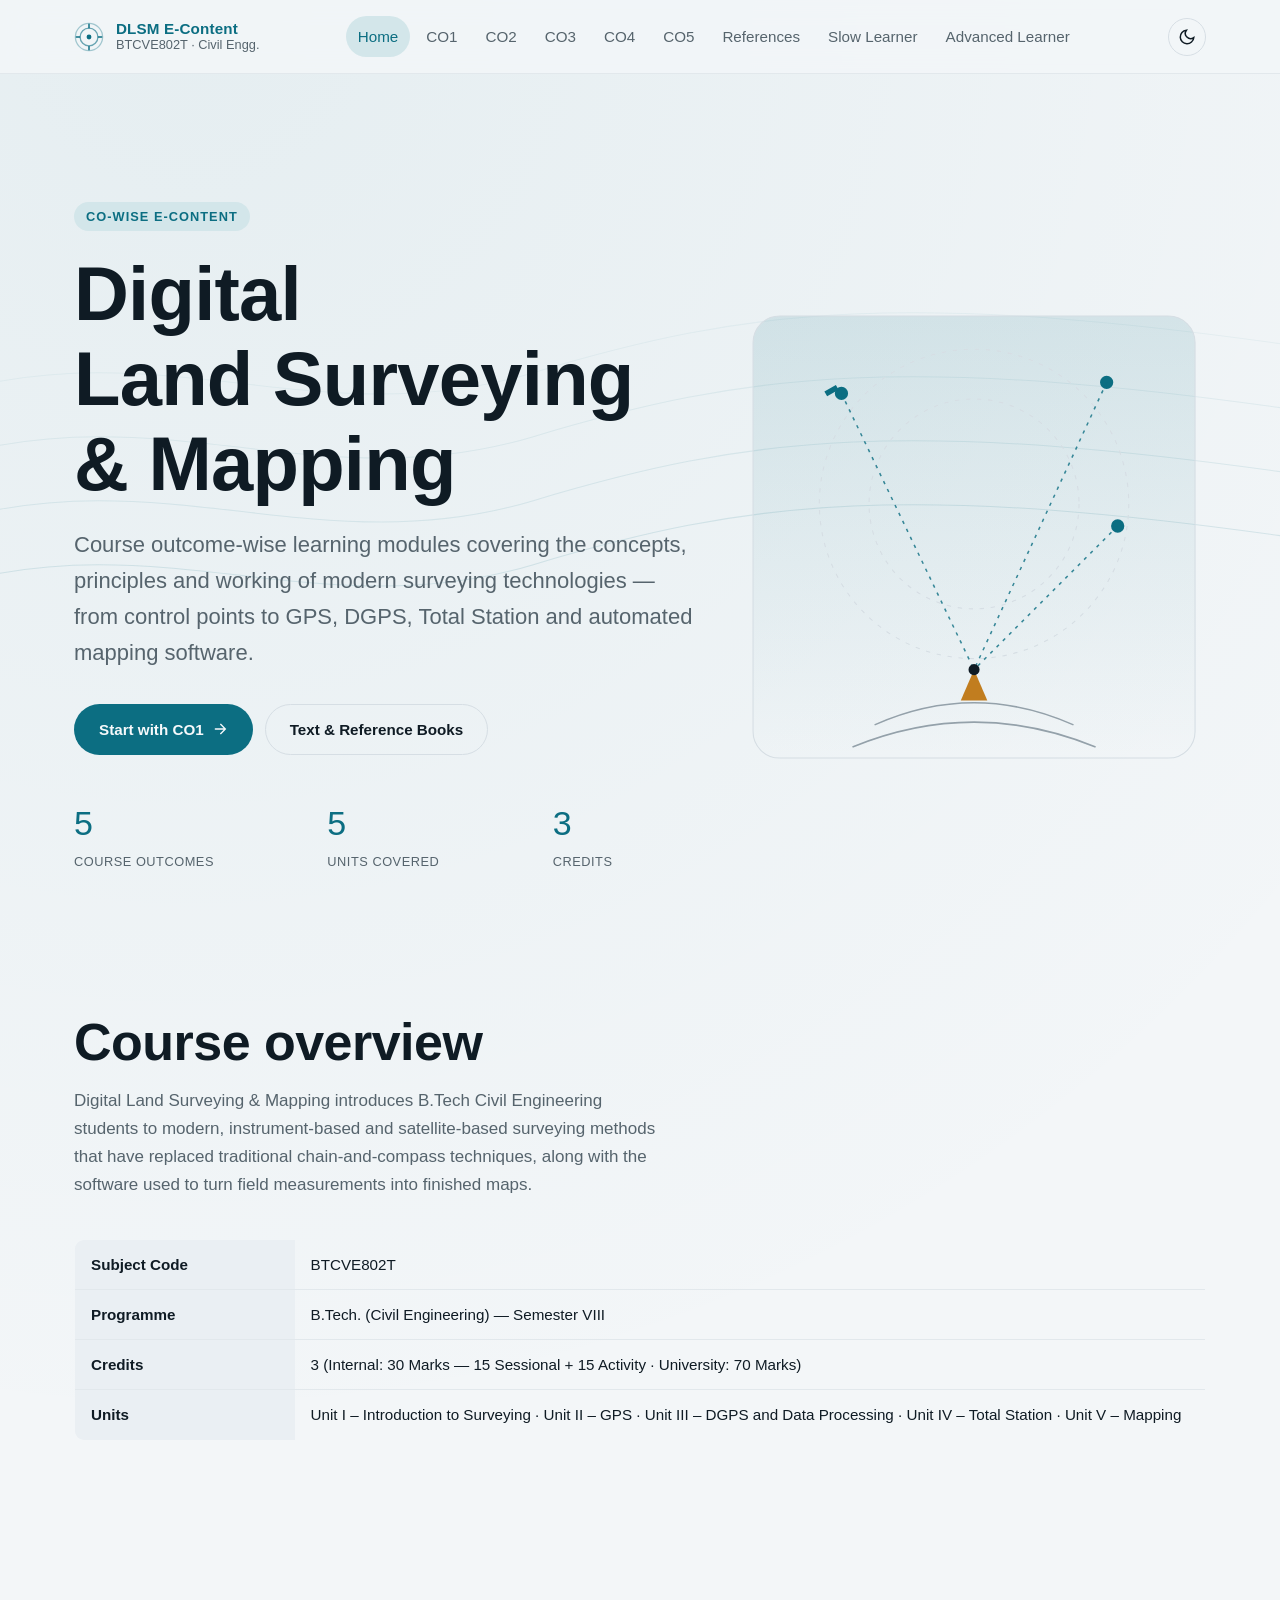
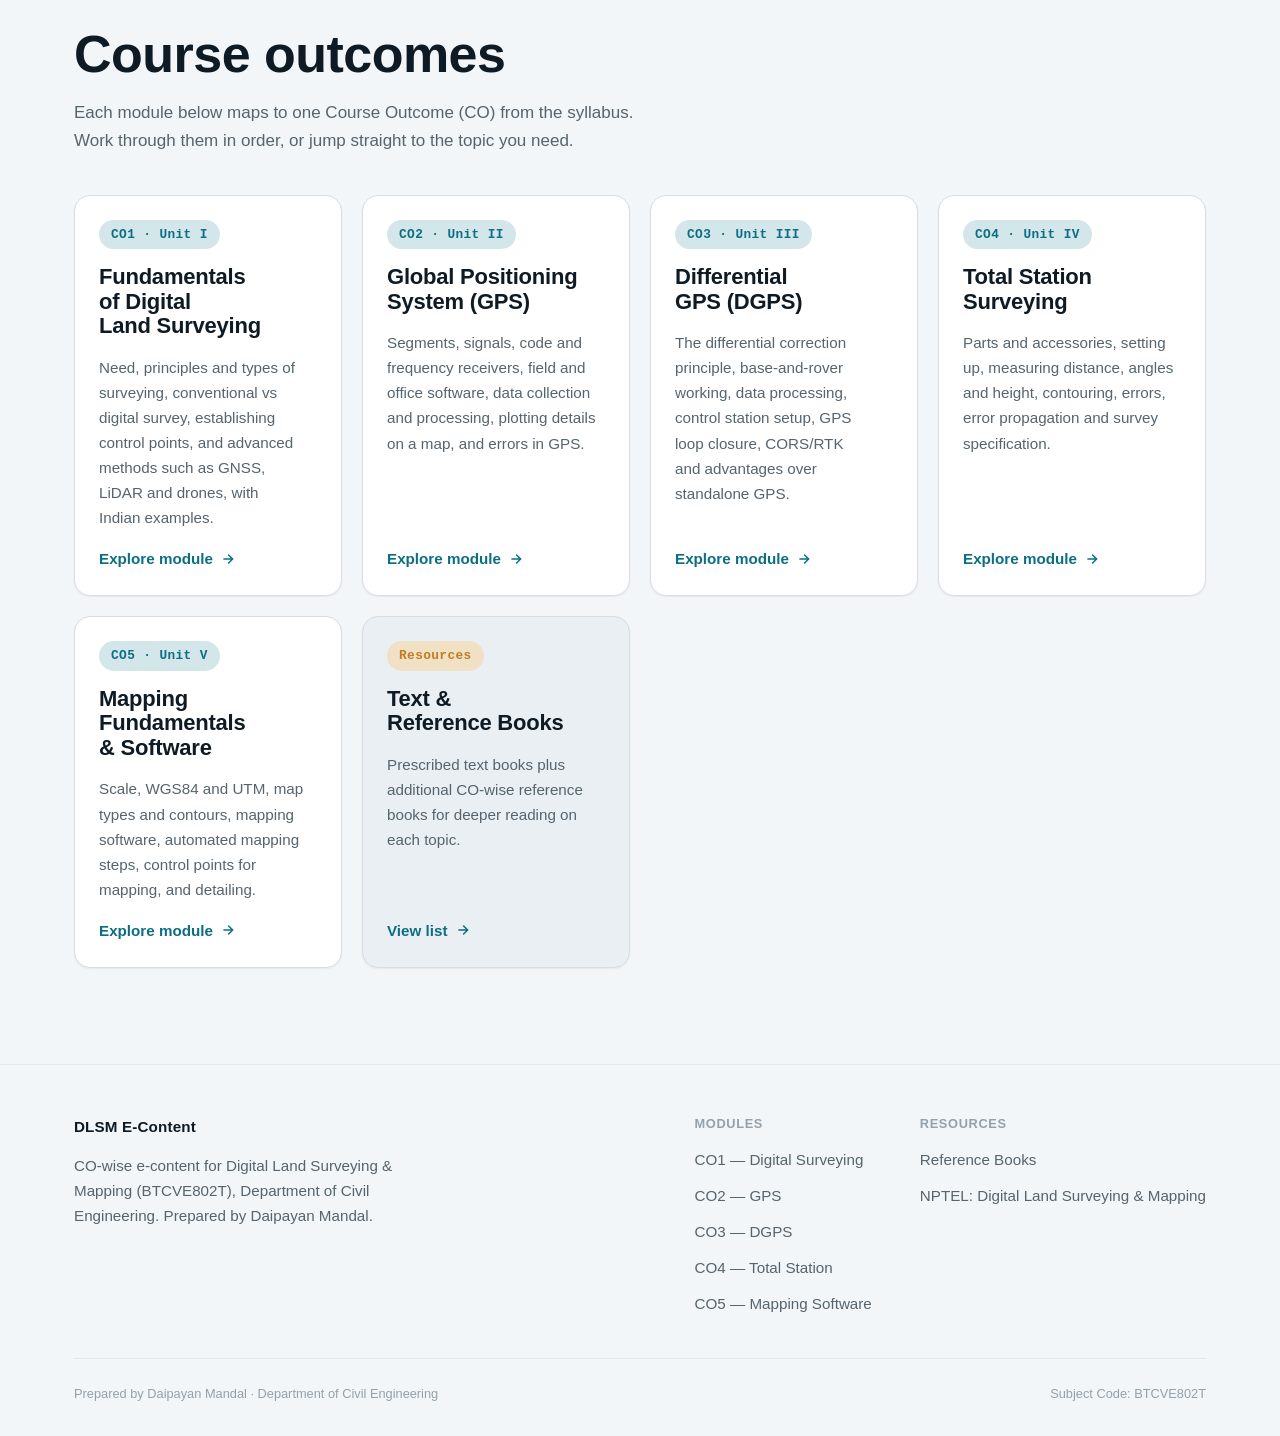
==== commit bcb7fbf7: "Align e-content with the BTCVE802T syllabus and fill missing topics - CO1: need and principles of su" ====
--- a/index.html
+++ b/index.html
@@ -128,7 +128,7 @@
           <tr><th style="width:220px">Subject Code</th><td>BTCVE802T</td></tr>
           <tr><th>Programme</th><td>B.Tech. (Civil Engineering) — Semester VIII</td></tr>
           <tr><th>Credits</th><td>3 (Internal: 30 Marks — 15 Sessional + 15 Activity · University: 70 Marks)</td></tr>
-          <tr><th>Units</th><td>Unit I – Fundamentals of Surveying · Unit II – GPS · Unit III – DGPS · Unit IV – Total Station · Unit V – Mapping Software</td></tr>
+          <tr><th>Units</th><td>Unit I – Introduction to Surveying · Unit II – GPS · Unit III – DGPS and Data Processing · Unit IV – Total Station · Unit V – Mapping</td></tr>
         </tbody>
       </table>
     </div>
@@ -146,35 +146,35 @@
         <a class="co-card" href="co1.html" style="text-decoration:none">
           <span class="co-badge">CO1 · Unit I</span>
           <h3>Fundamentals of Digital Land Surveying</h3>
-          <p>Types of surveying, the digital surveying concept, control points, and modern data-capture methods such as LiDAR and UAV photogrammetry.</p>
+          <p>Need, principles and types of surveying, conventional vs digital survey, establishing control points, and advanced methods such as GNSS, LiDAR and drones, with Indian examples.</p>
           <span class="co-link">Explore module <svg width="14" height="14" viewBox="0 0 24 24" fill="none" stroke="currentColor" stroke-width="2.5" stroke-linecap="round"><path d="M5 12h14M13 5l7 7-7 7"/></svg></span>
         </a>
 
         <a class="co-card" href="co2.html" style="text-decoration:none">
           <span class="co-badge">CO2 · Unit II</span>
           <h3>Global Positioning System (GPS)</h3>
-          <p>Space, control and user segments, signal structure, receiver types, and the sources of GPS positioning error.</p>
+          <p>Segments, signals, code and frequency receivers, field and office software, data collection and processing, plotting details on a map, and errors in GPS.</p>
           <span class="co-link">Explore module <svg width="14" height="14" viewBox="0 0 24 24" fill="none" stroke="currentColor" stroke-width="2.5" stroke-linecap="round"><path d="M5 12h14M13 5l7 7-7 7"/></svg></span>
         </a>
 
         <a class="co-card" href="co3.html" style="text-decoration:none">
           <span class="co-badge">CO3 · Unit III</span>
           <h3>Differential GPS (DGPS)</h3>
-          <p>The differential correction principle, base-and-rover working, control station setup, loop closure and accuracy gains over standalone GPS.</p>
+          <p>The differential correction principle, base-and-rover working, data processing, control station setup, GPS loop closure, CORS/RTK and advantages over standalone GPS.</p>
           <span class="co-link">Explore module <svg width="14" height="14" viewBox="0 0 24 24" fill="none" stroke="currentColor" stroke-width="2.5" stroke-linecap="round"><path d="M5 12h14M13 5l7 7-7 7"/></svg></span>
         </a>
 
         <a class="co-card" href="co4.html" style="text-decoration:none">
           <span class="co-badge">CO4 · Unit IV</span>
           <h3>Total Station Surveying</h3>
-          <p>Instrument parts, setting-up procedure, angle and distance measurement, contouring, and common sources of error.</p>
+          <p>Parts and accessories, setting up, measuring distance, angles and height, contouring, errors, error propagation and survey specification.</p>
           <span class="co-link">Explore module <svg width="14" height="14" viewBox="0 0 24 24" fill="none" stroke="currentColor" stroke-width="2.5" stroke-linecap="round"><path d="M5 12h14M13 5l7 7-7 7"/></svg></span>
         </a>
 
         <a class="co-card" href="co5.html" style="text-decoration:none">
           <span class="co-badge">CO5 · Unit V</span>
           <h3>Mapping Fundamentals &amp; Software</h3>
-          <p>Scale, projections and accuracy standards, plus how CAD/GIS mapping software turns survey data into finished digital maps.</p>
+          <p>Scale, WGS84 and UTM, map types and contours, mapping software, automated mapping steps, control points for mapping, and detailing.</p>
           <span class="co-link">Explore module <svg width="14" height="14" viewBox="0 0 24 24" fill="none" stroke="currentColor" stroke-width="2.5" stroke-linecap="round"><path d="M5 12h14M13 5l7 7-7 7"/></svg></span>
         </a>
 
--- a/css/style.css
+++ b/css/style.css
@@ -33,6 +33,9 @@
   --color-success: #3f7d3a;
   --color-success-highlight: #d8e8d5;
 
+  --color-danger: #a33a3a;
+  --color-danger-highlight: #f3dcdc;
+
   --radius-sm: 0.375rem;
   --radius-md: 0.625rem;
   --radius-lg: 1rem;
@@ -78,6 +81,9 @@
 
   --color-success: #7fbf78;
   --color-success-highlight: #1f3220;
+
+  --color-danger: #e08080;
+  --color-danger-highlight: #3a1f1f;
 
   --shadow-sm: 0 1px 2px oklch(0 0 0 / 0.3);
   --shadow-md: 0 6px 20px oklch(0 0 0 / 0.35);
@@ -405,7 +411,7 @@
 .toc a.is-active { background: var(--color-primary-highlight); color: var(--color-primary); font-weight: 600; }
 @media (max-width: 900px) { .toc { position: static; } }
 
-.prose { max-width: 74ch; }
+.prose { max-width: 74ch; min-width: 0; }
 .prose h2 { font-size: var(--text-xl); margin-top: var(--space-16); margin-bottom: var(--space-4); scroll-margin-top: 100px; }
 .prose h2:first-child { margin-top: 0; }
 .prose h3 { font-size: var(--text-lg); margin-top: var(--space-8); margin-bottom: var(--space-3); }
@@ -449,12 +455,77 @@
 table.data-table th, table.data-table td { padding: var(--space-3) var(--space-4); border-bottom: 1px solid var(--color-divider); text-align: left; }
 table.data-table th { background: var(--color-surface-offset); font-family: var(--font-display); font-weight: 600; }
 table.data-table tr:last-child td { border-bottom: none; }
+@media (max-width: 760px) { table.data-table { display: block; max-width: 100%; overflow-x: auto; -webkit-overflow-scrolling: touch; } }
 
 .further-reading { margin-top: var(--space-16); border-top: 1px solid var(--color-divider); padding-top: var(--space-8); }
 .further-reading h2 { font-size: var(--text-lg); margin-bottom: var(--space-4); }
 .further-reading ul { display: flex; flex-direction: column; gap: var(--space-3); list-style: none; }
 .further-reading li { font-size: var(--text-sm); }
 .further-reading a { font-weight: 600; }
+
+/* ---------- Quiz ---------- */
+.quiz-card {
+  background: var(--color-surface);
+  border: 1px solid var(--color-border);
+  border-radius: var(--radius-lg);
+  box-shadow: var(--shadow-sm);
+  padding: var(--space-6);
+  margin: var(--space-8) 0;
+}
+.quiz-head {
+  display: flex; align-items: center; justify-content: space-between; gap: var(--space-3);
+  flex-wrap: wrap; margin-bottom: var(--space-5);
+  padding-bottom: var(--space-4); border-bottom: 1px solid var(--color-divider);
+}
+.quiz-head h3 { font-size: var(--text-lg); margin: 0; display: flex; align-items: center; gap: var(--space-2); }
+.quiz-head h3 .quiz-icon { color: var(--color-primary); flex-shrink: 0; }
+.quiz-score {
+  font-family: var(--font-mono); font-size: var(--text-xs); font-weight: 700;
+  letter-spacing: 0.03em; color: var(--color-primary);
+  background: var(--color-primary-highlight); padding: var(--space-2) var(--space-3);
+  border-radius: var(--radius-full); white-space: nowrap;
+}
+.quiz-questions { display: flex; flex-direction: column; gap: var(--space-6); }
+.quiz-question-text { font-weight: 600; margin-bottom: var(--space-3); }
+.quiz-options { display: flex; flex-direction: column; gap: var(--space-2); }
+.quiz-option {
+  display: flex; align-items: center; gap: var(--space-3); text-align: left;
+  width: 100%; padding: var(--space-3) var(--space-4);
+  background: var(--color-surface-2); border: 1px solid var(--color-border);
+  border-radius: var(--radius-md); font-size: var(--text-sm); color: var(--color-text);
+  font-family: var(--font-body); cursor: pointer;
+  transition: border-color var(--transition-interactive), background var(--transition-interactive), transform var(--transition-interactive);
+}
+.quiz-option:hover:not(:disabled) { border-color: var(--color-primary); background: var(--color-primary-highlight); transform: translateY(-1px); }
+.quiz-option:disabled { cursor: default; }
+.quiz-option.is-correct { border-color: var(--color-success); background: var(--color-success-highlight); color: var(--color-success); font-weight: 600; }
+.quiz-option.is-incorrect { border-color: var(--color-danger); background: var(--color-danger-highlight); color: var(--color-danger); font-weight: 600; }
+.quiz-feedback {
+  margin-top: var(--space-3); padding: var(--space-3) var(--space-4);
+  border-radius: var(--radius-md); font-size: var(--text-sm);
+  background: var(--color-surface-offset); border-left: 3px solid var(--color-border);
+}
+.quiz-feedback.is-correct { border-left-color: var(--color-success); color: var(--color-text); }
+.quiz-feedback.is-incorrect { border-left-color: var(--color-danger); color: var(--color-text); }
+.quiz-footer {
+  margin-top: var(--space-6); padding-top: var(--space-5); border-top: 1px solid var(--color-divider);
+  display: flex; align-items: center; justify-content: space-between; gap: var(--space-4); flex-wrap: wrap;
+}
+.quiz-footer[hidden] { display: none; }
+.quiz-result { font-weight: 600; font-size: var(--text-sm); margin: 0; }
+.quiz-retry {
+  display: inline-flex; align-items: center; gap: var(--space-2);
+  padding: var(--space-2) var(--space-5); border-radius: var(--radius-full);
+  font-size: var(--text-sm); font-weight: 600; font-family: var(--font-body);
+  border: 1px solid var(--color-border); background: var(--color-surface); color: var(--color-text);
+  cursor: pointer; transition: background var(--transition-interactive), border-color var(--transition-interactive);
+  flex-shrink: 0;
+}
+.quiz-retry:hover { background: var(--color-surface-offset); border-color: var(--color-text-faint); }
+@media (max-width: 640px) {
+  .quiz-card { padding: var(--space-4); }
+  .quiz-head { flex-direction: column; align-items: flex-start; }
+}
 .further-reading .src { color: var(--color-text-faint); font-size: var(--text-xs); }
 
 .co-pager {
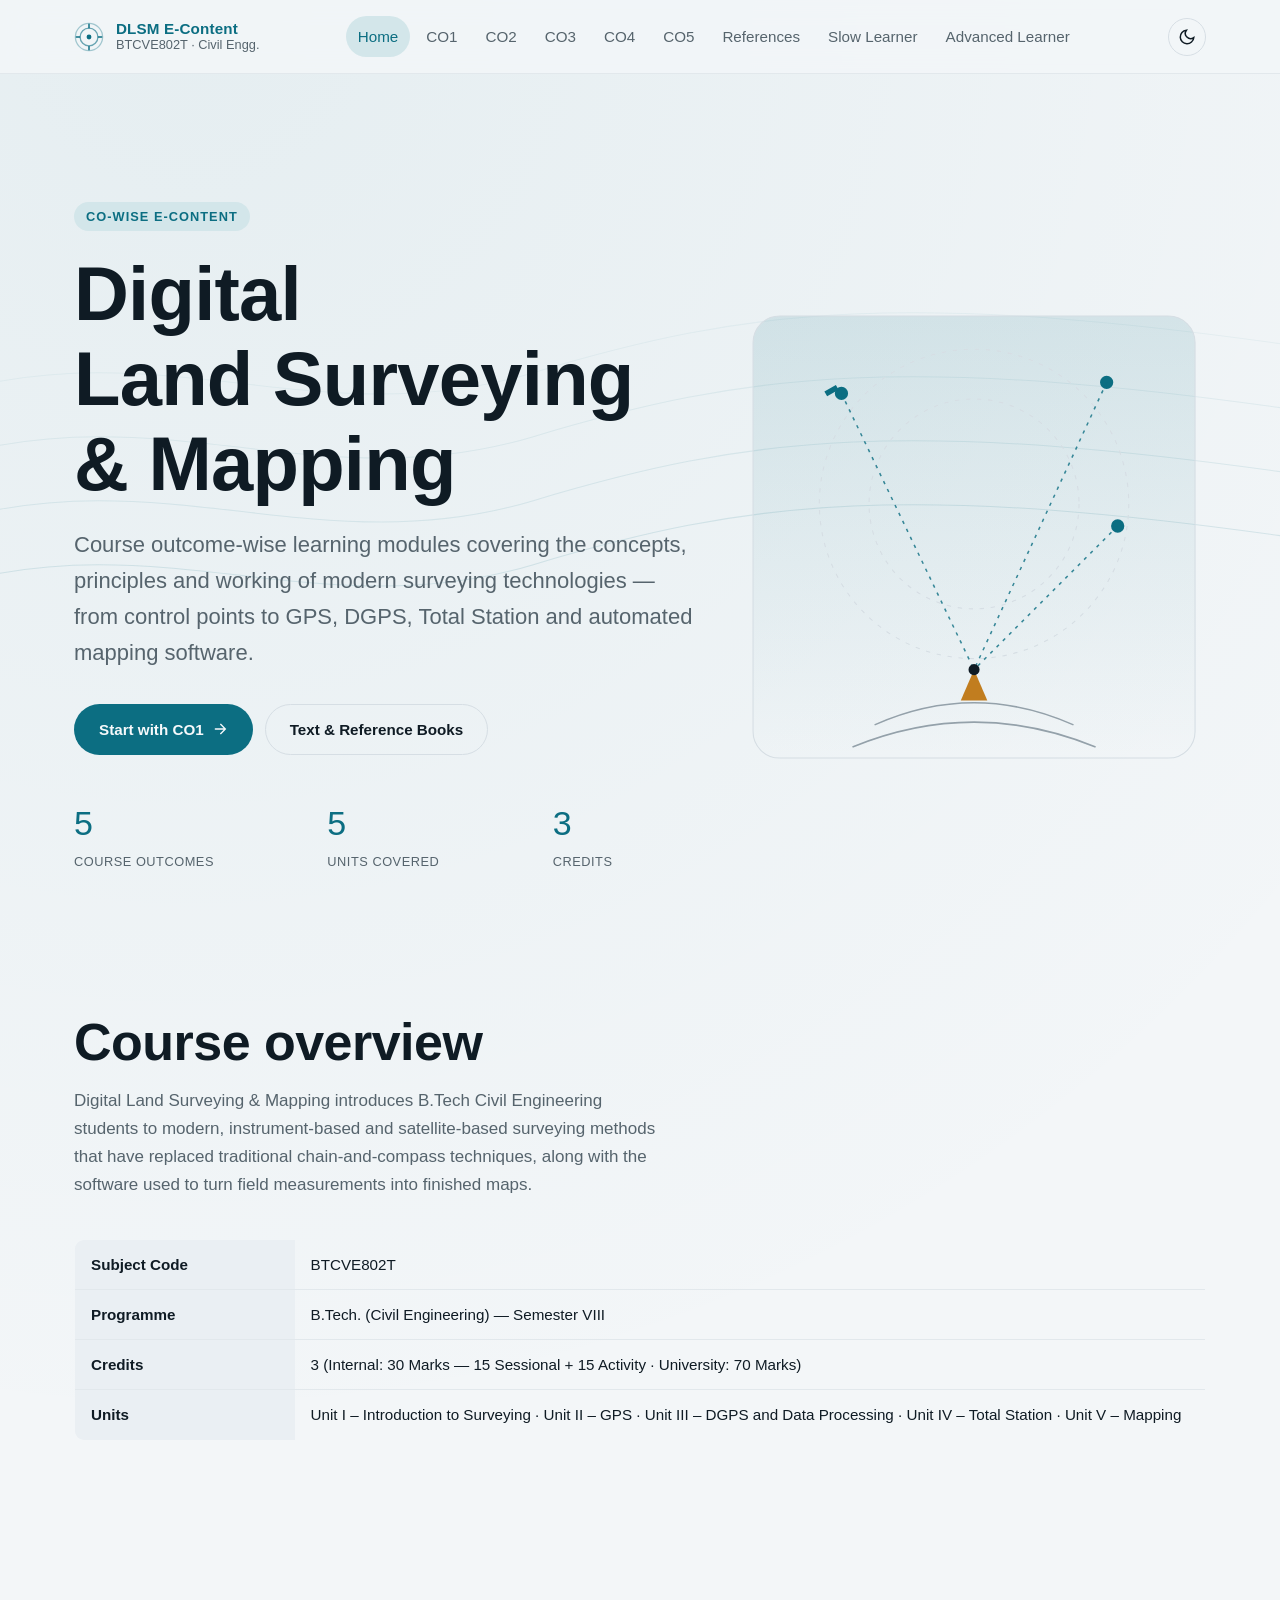
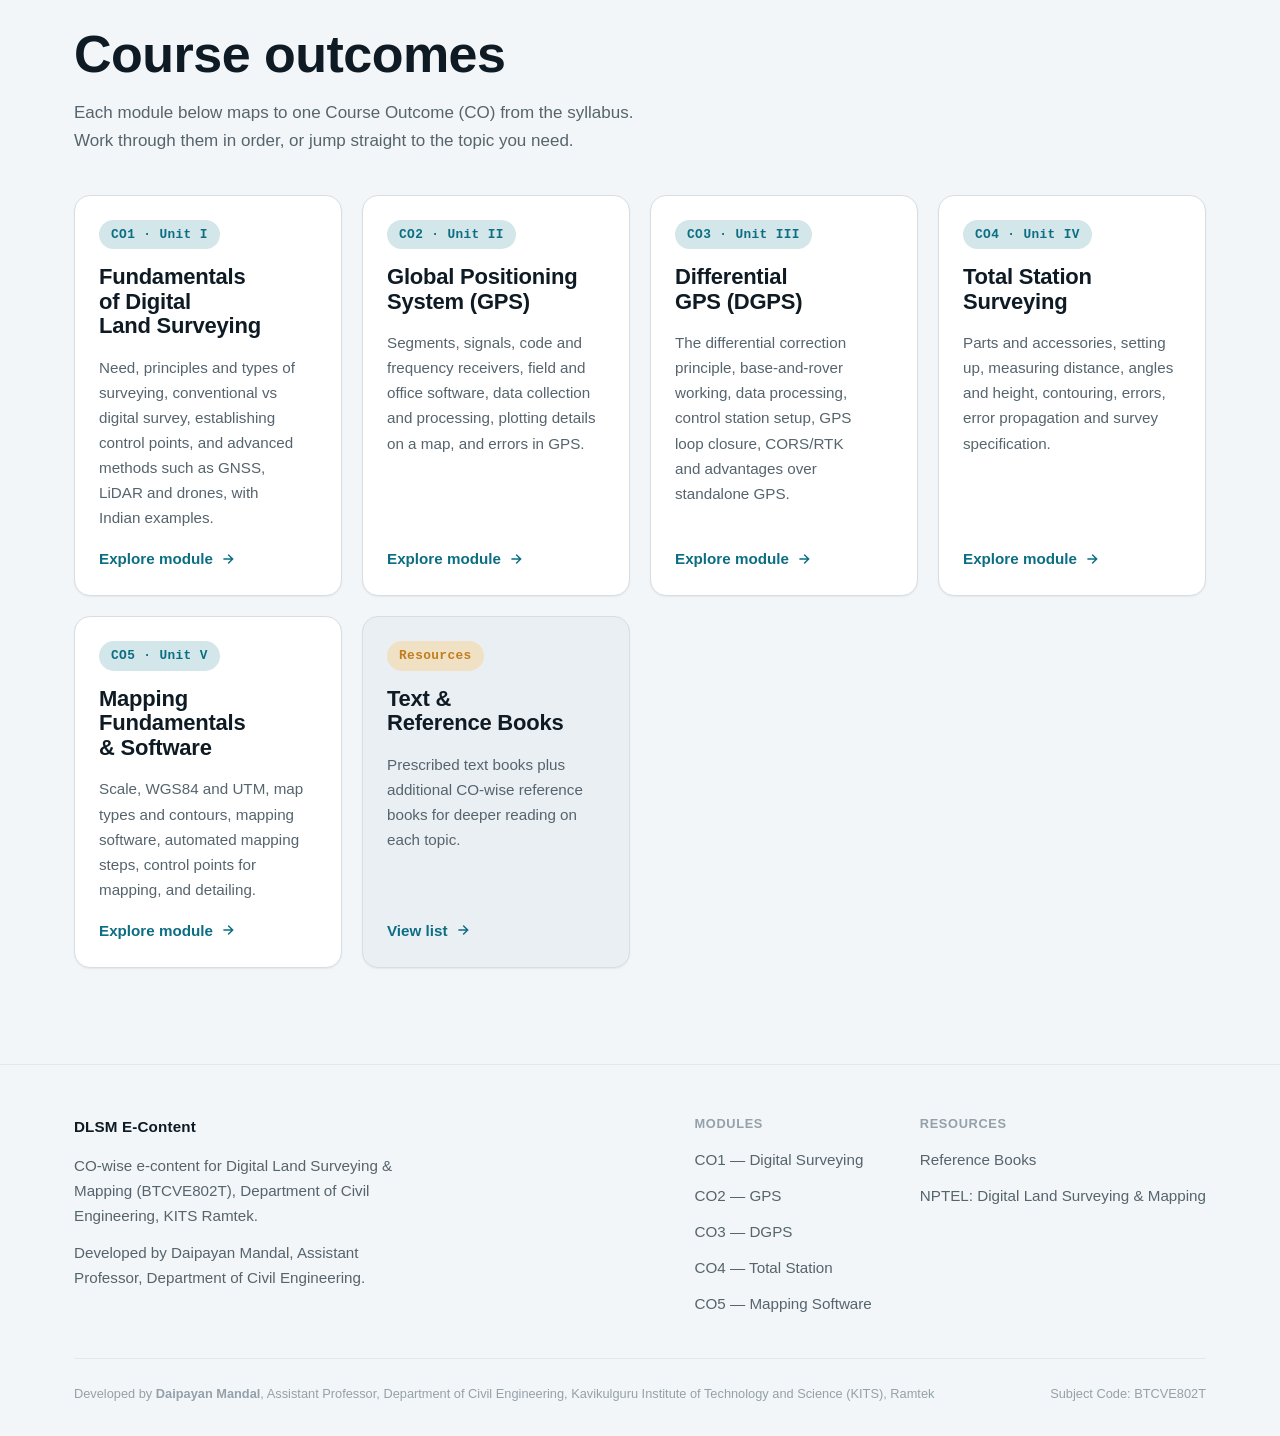
==== commit 39891e0f: "Credit the developer in every page footer and the README Developed by Daipayan Mandal, Assistant Pro" ====
--- a/index.html
+++ b/index.html
@@ -196,7 +196,8 @@
     <div class="footer-grid">
       <div class="footer-brand">
         <span class="brand-title" style="font-family: var(--font-display); font-weight:700;">DLSM E-Content</span>
-        <p>CO-wise e-content for Digital Land Surveying &amp; Mapping (BTCVE802T), Department of Civil Engineering. Prepared by Daipayan Mandal.</p>
+        <p>CO-wise e-content for Digital Land Surveying &amp; Mapping (BTCVE802T), Department of Civil Engineering, KITS Ramtek.</p>
+        <p>Developed by Daipayan Mandal, Assistant Professor, Department of Civil Engineering.</p>
       </div>
       <div class="footer-cols">
         <div class="footer-col">
@@ -219,7 +220,7 @@
       </div>
     </div>
     <div class="footer-bottom">
-      <span>Prepared by Daipayan Mandal · Department of Civil Engineering</span>
+      <span>Developed by <strong>Daipayan Mandal</strong>, Assistant Professor, Department of Civil Engineering, Kavikulguru Institute of Technology and Science (KITS), Ramtek</span>
       <span>Subject Code: BTCVE802T</span>
     </div>
   </div>
--- a/css/style.css
+++ b/css/style.css
@@ -560,3 +560,32 @@
   padding: var(--space-3) var(--space-5); border-radius: var(--radius-md);
 }
 .skip-link:focus { left: var(--space-4); top: var(--space-4); }
+
+/* ===== Interactive concept visuals ===== */
+.ia svg { width: 100%; height: auto; display: block; overflow: hidden; }
+.ia-badge { display: inline-block; font-size: var(--text-xs); font-weight: 700; letter-spacing: 0.04em; color: var(--color-primary); background: var(--color-primary-highlight); border-radius: var(--radius-full); padding: 2px 10px; margin-bottom: var(--space-3); }
+.ia-controls { display: flex; flex-wrap: wrap; gap: var(--space-3) var(--space-6); align-items: center; margin-top: var(--space-4); font-size: var(--text-sm); }
+.ia-controls label { display: flex; align-items: center; gap: var(--space-2); color: var(--color-text-muted); }
+.ia-controls input[type=range] { width: 150px; accent-color: var(--color-primary); }
+.ia-controls input[type=checkbox] { accent-color: var(--color-primary); width: 16px; height: 16px; }
+.ia-controls output { font-family: var(--font-mono); font-size: var(--text-xs); color: var(--color-text); min-width: 7.5em; }
+.ia-num { width: 7em; padding: 4px 8px; border: 1px solid var(--color-border); border-radius: var(--radius-sm); background: var(--color-bg); color: var(--color-text); font: inherit; }
+.ia-btn { font: inherit; font-size: var(--text-sm); padding: 6px 14px; border-radius: var(--radius-full); border: 1px solid var(--color-border); background: var(--color-surface); color: var(--color-text); cursor: pointer; }
+.ia-btn:hover { border-color: var(--color-primary); color: var(--color-primary); }
+.ia-btn.on { background: var(--color-primary-highlight); border-color: var(--color-primary); color: var(--color-primary); }
+.ia-btn:focus-visible, .ia [tabindex]:focus-visible { outline: 2px solid var(--color-primary); outline-offset: 2px; }
+.ia-readout { display: grid; grid-template-columns: repeat(auto-fit, minmax(150px, 1fr)); gap: var(--space-3); margin-top: var(--space-4); }
+.ia-readout div { background: var(--color-surface-offset); border-radius: var(--radius-md); padding: var(--space-2) var(--space-3); }
+.ia-readout span { display: block; font-size: var(--text-xs); color: var(--color-text-muted); }
+.ia-readout b { font-family: var(--font-mono); font-size: var(--text-sm); color: var(--color-text); }
+.ia-status { font-size: var(--text-sm); color: var(--color-text); margin-top: var(--space-3); min-height: 3em; }
+.ia-hint { font-size: var(--text-xs); color: var(--color-text-faint); margin-top: var(--space-2); }
+.ia-err { font-size: var(--text-xs); color: var(--color-danger); }
+.ia:not(.ia-ready) .ia-mount::before { content: "Interactive diagram: needs JavaScript."; font-size: var(--text-xs); color: var(--color-text-faint); }
+@media print { .ia-controls, .ia-hint { display: none; } }
+@media (max-width: 600px) {
+  .ia .ia-mount { overflow-x: auto; -webkit-overflow-scrolling: touch; }
+  .ia .ia-mount > svg { min-width: 520px; }
+  .ia-controls label > span { white-space: nowrap; }
+  .ia-controls label { flex-wrap: wrap; }
+}
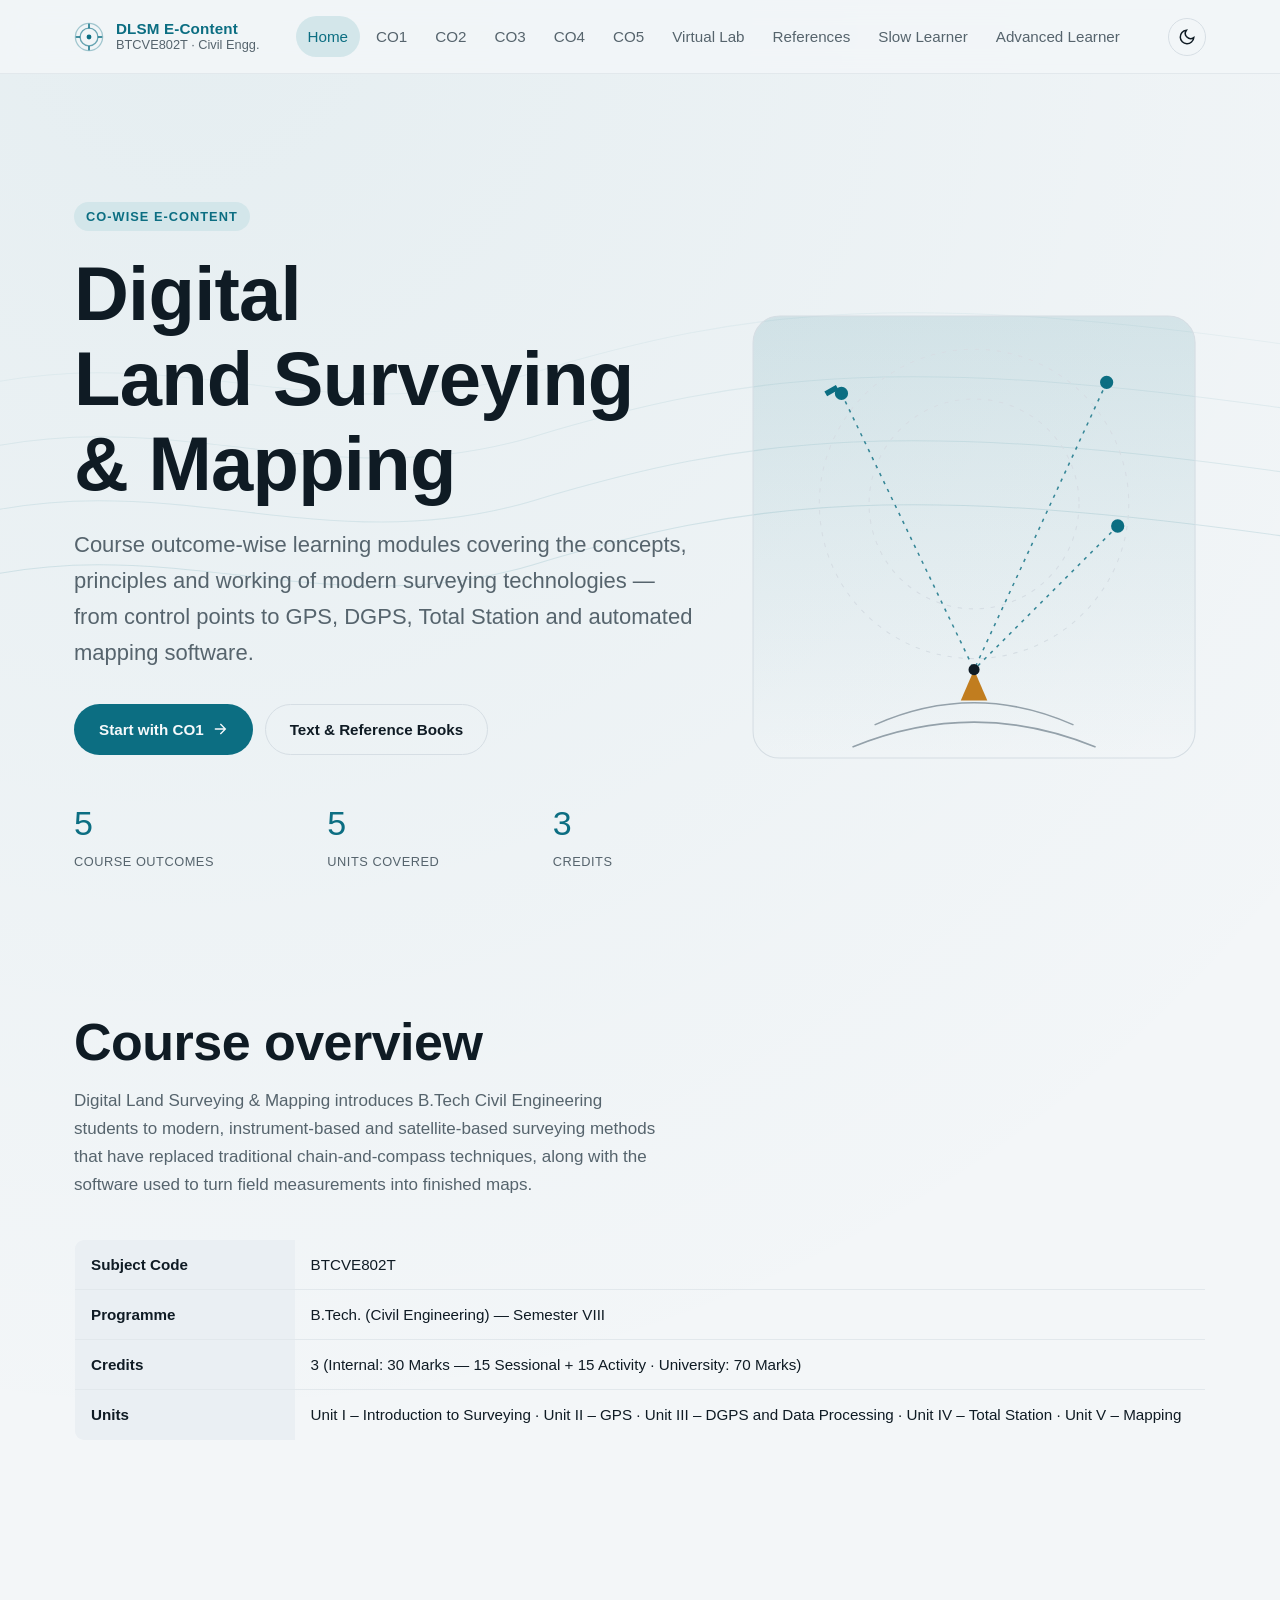
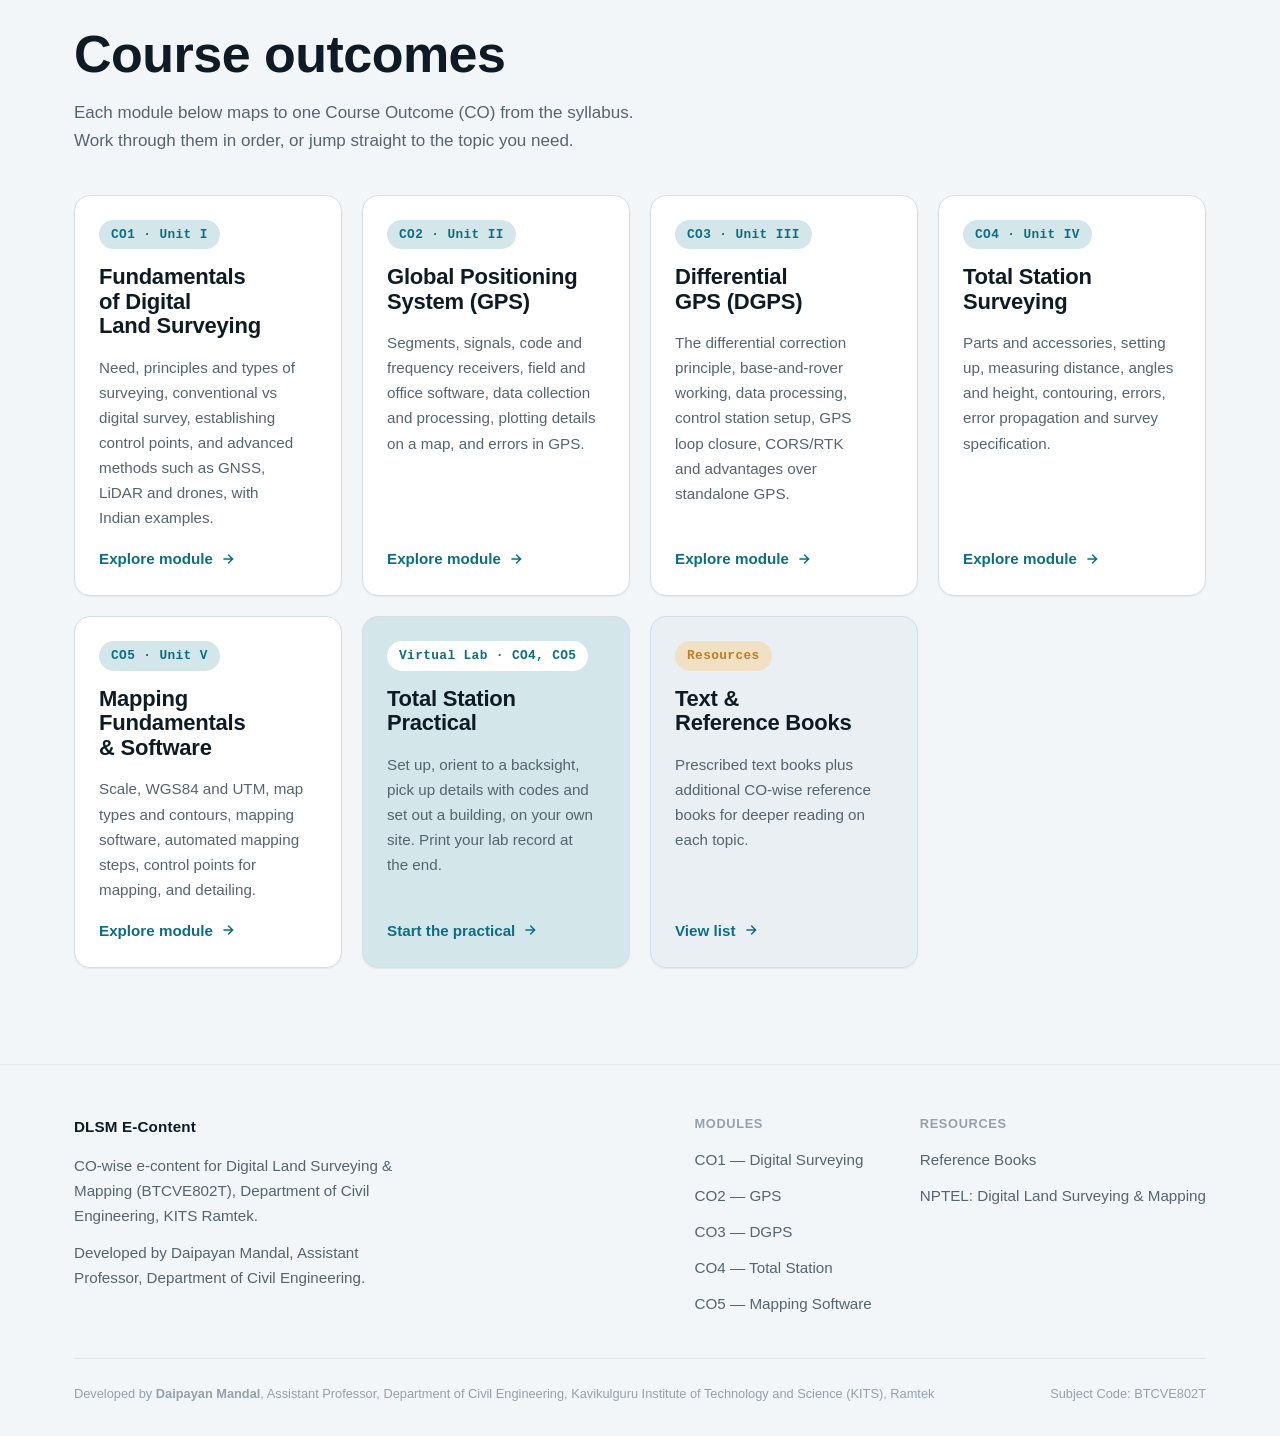
==== commit 4f762a19: "Add Virtual Lab: total station practical simulator Four stages: set up (centring and levelling with " ====
--- a/index.html
+++ b/index.html
@@ -40,6 +40,7 @@
       <li><a href="co3.html">CO3</a></li>
       <li><a href="co4.html">CO4</a></li>
       <li><a href="co5.html">CO5</a></li>
+      <li><a href="virtual-lab.html">Virtual Lab</a></li>
       <li><a href="references.html">References</a></li>
       <li><a href="slow-learner.html">Slow Learner</a></li>
       <li><a href="advanced-learner.html">Advanced Learner</a></li>
@@ -178,6 +179,13 @@
           <span class="co-link">Explore module <svg width="14" height="14" viewBox="0 0 24 24" fill="none" stroke="currentColor" stroke-width="2.5" stroke-linecap="round"><path d="M5 12h14M13 5l7 7-7 7"/></svg></span>
         </a>
 
+        <a class="co-card" href="virtual-lab.html" style="text-decoration:none; background: var(--color-primary-highlight);">
+          <span class="co-badge" style="background: var(--color-surface); color: var(--color-primary);">Virtual Lab · CO4, CO5</span>
+          <h3>Total Station Practical</h3>
+          <p>Set up, orient to a backsight, pick up details with codes and set out a building, on your own site. Print your lab record at the end.</p>
+          <span class="co-link">Start the practical <svg width="14" height="14" viewBox="0 0 24 24" fill="none" stroke="currentColor" stroke-width="2.5" stroke-linecap="round"><path d="M5 12h14M13 5l7 7-7 7"/></svg></span>
+        </a>
+
         <a class="co-card" href="references.html" style="text-decoration:none; background: var(--color-surface-offset);">
           <span class="co-badge" style="background: var(--color-amber-highlight); color: var(--color-amber);">Resources</span>
           <h3>Text &amp; Reference Books</h3>
--- a/css/style.css
+++ b/css/style.css
@@ -589,3 +589,84 @@
   .ia-controls label > span { white-space: nowrap; }
   .ia-controls label { flex-wrap: wrap; }
 }
+
+/* ===== Need for surveying: picture cards ===== */
+.need-grid { display: grid; grid-template-columns: repeat(auto-fit, minmax(210px, 1fr)); gap: var(--space-4); margin: var(--space-6) 0; }
+.need-card { margin: 0; background: var(--color-surface); border: 1px solid var(--color-border); border-radius: var(--radius-lg); padding: var(--space-4); }
+.need-card svg { width: 100%; height: auto; display: block; margin-bottom: var(--space-3); border-radius: var(--radius-md); background: var(--color-surface-offset); }
+.need-card .p-tag { display: inline-block; font-weight: 700; font-size: var(--text-xs); color: var(--color-primary); background: var(--color-primary-highlight); border-radius: var(--radius-full); padding: 2px 10px; margin-bottom: var(--space-2); }
+.need-card .need-title { font-weight: 700; color: var(--color-text); margin: 0 0 var(--space-1); }
+.need-card p { font-size: var(--text-sm); margin: 0; }
+.need-card p:last-child { color: var(--color-text-muted); }
+.callout b.pp { display: inline; color: var(--color-primary); font-weight: 700; }
+
+/* ===== Virtual Lab: total station simulator ===== */
+.tsim-intro { max-width: 80ch; margin-bottom: var(--space-6); }
+.tsim-intro p { margin-bottom: var(--space-3); }
+.tsim { background: var(--color-surface); border: 1px solid var(--color-border); border-radius: var(--radius-xl); padding: var(--space-5); outline: none; }
+.tsim-top { display: flex; flex-direction: column; gap: var(--space-4); margin-bottom: var(--space-5); }
+.tsim-who { display: flex; flex-wrap: wrap; gap: var(--space-3) var(--space-4); align-items: flex-end; }
+.tsim-who label, .tsim-in { display: flex; flex-direction: column; gap: 4px; font-size: var(--text-xs); color: var(--color-text-muted); }
+.tsim input[type=text], .tsim input[type=number], .tsim select { font: inherit; font-size: var(--text-sm); padding: 6px 10px; border: 1px solid var(--color-border); border-radius: var(--radius-sm); background: var(--color-bg); color: var(--color-text); min-width: 0; }
+.tsim input[type=number] { width: 7.5em; }
+.tsim-err { font-size: var(--text-xs); color: var(--color-danger); }
+.tsim-steps { list-style: none; display: grid; grid-template-columns: repeat(4, minmax(0, 1fr)); gap: var(--space-2); margin: 0; padding: 0; }
+.tsim-steps button { width: 100%; display: flex; align-items: center; gap: var(--space-2); font: inherit; font-size: var(--text-sm); text-align: left; padding: var(--space-2) var(--space-3); border-radius: var(--radius-md); border: 1px solid var(--color-border); background: var(--color-surface-offset); color: var(--color-text); cursor: pointer; }
+.tsim-steps button .n { display: inline-grid; place-items: center; width: 24px; height: 24px; border-radius: 50%; background: var(--color-border); font-weight: 700; flex: none; }
+.tsim-steps button.on { border-color: var(--color-primary); background: var(--color-primary-highlight); }
+.tsim-steps button.done .n { background: var(--color-success); color: var(--color-bg); }
+.tsim-steps button:disabled { opacity: 0.45; cursor: not-allowed; }
+.tsim-body { display: grid; grid-template-columns: minmax(0, 1.75fr) minmax(0, 1fr); gap: var(--space-5); align-items: start; }
+.tsim-views { display: grid; grid-template-columns: minmax(0, 1.5fr) minmax(0, 1fr); gap: var(--space-3); }
+.tsim-views.two { grid-template-columns: minmax(0, 1fr) minmax(0, 1fr); }
+.tsim-pane { background: var(--color-surface-offset); border-radius: var(--radius-lg); padding: var(--space-3); }
+.tsim-pane svg { width: 100%; height: auto; display: block; }
+.tsim-pane.plan svg { cursor: crosshair; }
+.tsim-lbl { font-size: var(--text-xs); color: var(--color-text-muted); margin: 0 0 var(--space-2); }
+.tsim-lcd { font-family: var(--font-mono); font-size: var(--text-xs); line-height: 1.7; background: #1f2b2a; color: #c9f2d9; border-radius: var(--radius-md); padding: var(--space-2) var(--space-3); margin-top: var(--space-2); overflow-wrap: anywhere; }
+.tsim-lcd .ok { color: #8ff0a8; } .tsim-lcd .bad { color: #ffb0a0; }
+.tsim-radio { font-size: var(--text-xs); color: var(--color-amber); margin: var(--space-2) 0 0; min-height: 1.5em; }
+.tsim-side { display: flex; flex-direction: column; gap: var(--space-3); min-width: 0; }
+.tsim-proc { font-size: var(--text-sm); padding-left: 1.2em; margin: 0; }
+.tsim-proc li { margin-bottom: var(--space-1); }
+.tsim-grp { display: flex; flex-direction: column; gap: var(--space-2); }
+.tsim-gt { font-size: var(--text-xs); font-weight: 700; color: var(--color-text-muted); text-transform: uppercase; letter-spacing: 0.04em; }
+.tsim-row { display: flex; flex-wrap: wrap; gap: var(--space-2); align-items: flex-end; }
+.tsim-btn { font: inherit; font-size: var(--text-sm); padding: 6px 12px; border-radius: var(--radius-md); border: 1px solid var(--color-border); background: var(--color-surface); color: var(--color-text); cursor: pointer; }
+.tsim-btn.sm { font-size: var(--text-xs); padding: 5px 8px; font-family: var(--font-mono); }
+.tsim-btn:hover:not(:disabled) { border-color: var(--color-primary); color: var(--color-primary); }
+.tsim-btn.primary { background: var(--color-primary); border-color: var(--color-primary); color: var(--color-bg); }
+.tsim-btn.primary:hover { color: var(--color-bg); opacity: 0.9; }
+.tsim-btn.ghost { background: transparent; }
+.tsim-btn:disabled { opacity: 0.45; cursor: not-allowed; }
+.tsim-btn:focus-visible, .tsim-steps button:focus-visible { outline: 2px solid var(--color-primary); outline-offset: 2px; }
+.tsim-msg { font-size: var(--text-sm); margin: 0; padding: var(--space-2) var(--space-3); border-radius: var(--radius-md); background: var(--color-surface-offset); min-height: 2.6em; }
+.tsim-msg.s { background: var(--color-success-highlight); color: var(--color-success); }
+.tsim-msg.e { background: var(--color-danger-highlight, var(--color-surface-offset)); color: var(--color-danger); }
+.tsim-msg.w { color: var(--color-amber); }
+.tsim-note { font-size: var(--text-sm); margin: 0; }
+.tsim-tape { font-size: var(--text-sm); background: var(--color-amber-highlight); border-radius: var(--radius-md); padding: var(--space-3); margin-bottom: var(--space-3); }
+.tsim-tape .big { display: block; font-family: var(--font-mono); font-size: var(--text-lg); margin-top: var(--space-1); }
+.tsim-ctrl-list { font-size: var(--text-xs); font-family: var(--font-mono); border-collapse: collapse; }
+.tsim-ctrl-list th, .tsim-ctrl-list td { padding: 3px 10px 3px 0; text-align: left; }
+.tsim-ctrl-list th { font-family: var(--font-body, inherit); color: var(--color-text-muted); font-weight: 700; }
+.tsim-book { margin-top: var(--space-6); }
+.tsim-book h3 { font-size: var(--text-base); margin-bottom: var(--space-3); }
+.tsim-tablewrap { overflow-x: auto; }
+.tsim-fb { font-family: var(--font-mono); font-size: var(--text-xs); white-space: nowrap; }
+.tsim .ok { color: var(--color-success); font-weight: 700; }
+.tsim .bad { color: var(--color-danger); font-weight: 700; }
+.tsim-foot { display: flex; flex-wrap: wrap; gap: var(--space-3); margin-top: var(--space-5); padding-top: var(--space-4); border-top: 1px solid var(--color-border); }
+@media (max-width: 1000px) {
+  .tsim-body { grid-template-columns: minmax(0, 1fr); }
+}
+@media (max-width: 640px) {
+  .tsim { padding: var(--space-3); }
+  .tsim-views, .tsim-views.two { grid-template-columns: minmax(0, 1fr); }
+  .tsim-steps { grid-template-columns: repeat(2, minmax(0, 1fr)); }
+}
+.tsim-pad { display: grid; gap: var(--space-1); }
+.tsim-pad.five { grid-template-columns: repeat(5, minmax(0, 1fr)); }
+.tsim-pad.four { grid-template-columns: repeat(4, minmax(0, 1fr)); }
+.tsim-pad .tsim-btn { padding: 6px 2px; white-space: nowrap; }
+.tsim-pad.three { grid-template-columns: repeat(3, minmax(0, 1fr)); }
